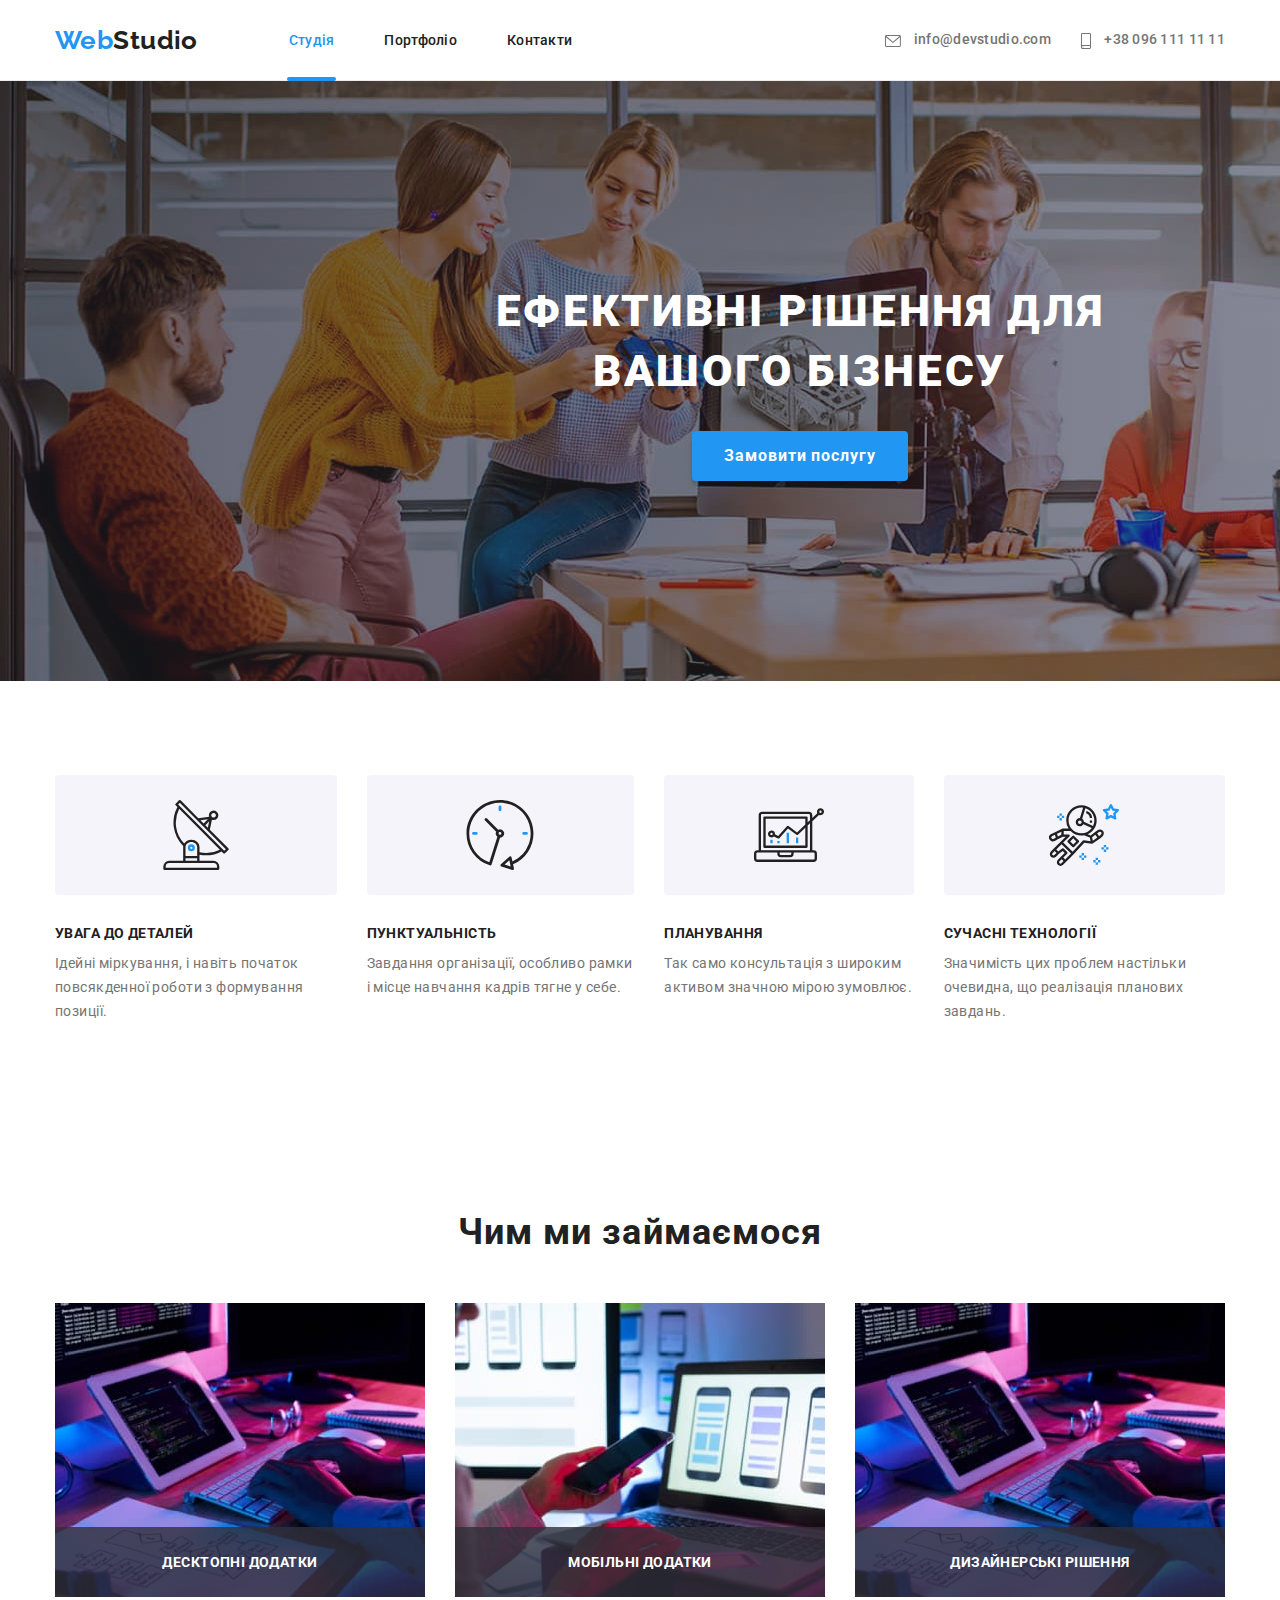
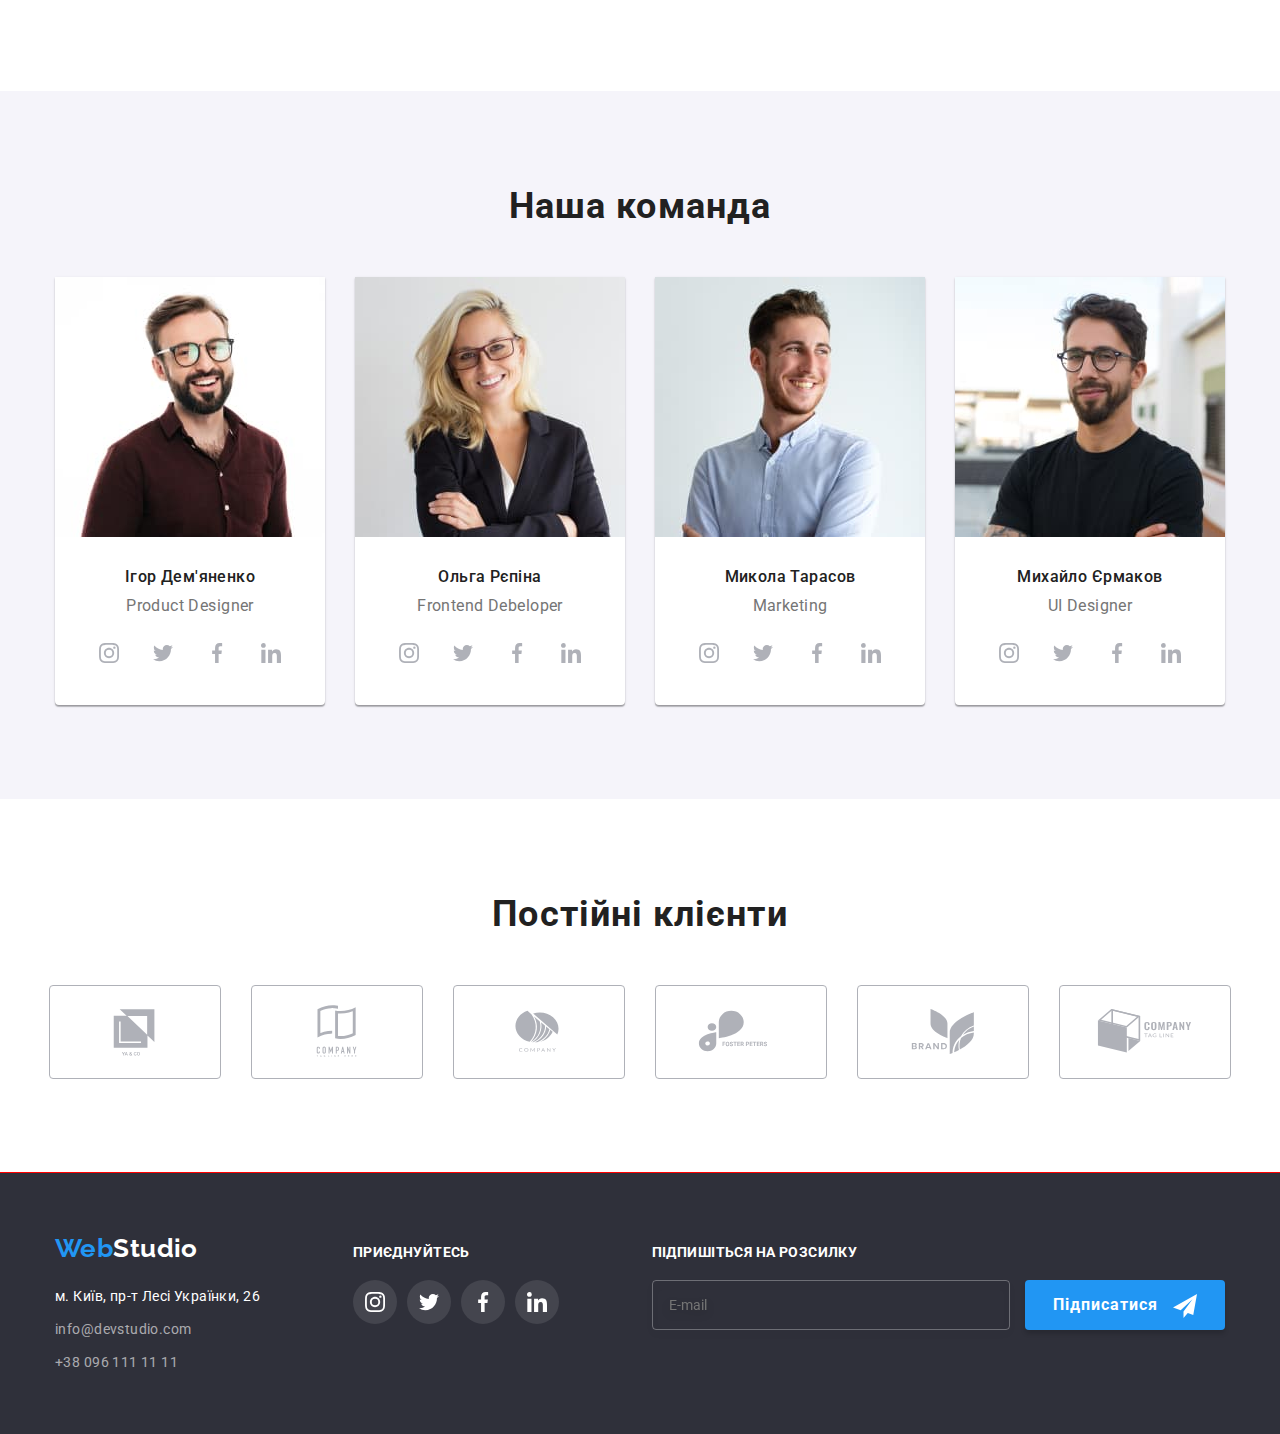
==== index.html @ 180427ed "HW#7 done" ====
<!DOCTYPE html>
<html lang="uk">
  <head>
    <meta charset="utf-8" />
    <meta http-equiv="x-ua-compatible" content="ie=edge" />
    <meta name="viewport" content="width=device-width, initial-scale=1.0" />
    <title>WebStudio</title>

    <link rel="preconnect" href="https://fonts.googleapis.com" />
    <link rel="preconnect" href="https://fonts.gstatic.com" crossorigin />
    <link
      href="https://fonts.googleapis.com/css2?family=Raleway:wght@700&family=Roboto:wght@400;500;700;900&display=swap"
      rel="stylesheet"
    />

    <link
      rel="stylesheet"
      href="https://cdnjs.cloudflare.com/ajax/libs/modern-normalize/1.1.0/modern-normalize.min.css"
    />
    <link rel="stylesheet" href="./css/main.min.css" />
  </head>
  <body class="page">
    <!-- header -->
    <header class="header">
      <div class="wrapper header__wrapper">
        <nav class="site-nav navigation__contacts">
          <div class="logo header__logo">
            <a class="logo__link" href="./index.html"
              >Web<span
                class="logo__accent-text logo__accent-text--header-colored"
                lang="en"
                >Studio</span
              ></a
            >
          </div>
          <ul class="site-nav__list">
            <li class="site-nav__item">
              <a class="site-nav__link site-nav--current" href="#">Студія</a>
            </li>
            <li class="site-nav__item">
              <a class="site-nav__link" href="./portfolio.html">Портфоліо</a>
            </li>
            <li class="site-nav__item">
              <a class="site-nav__link" href="">Контакти</a>
            </li>
          </ul>
        </nav>

        <div class="contacts">
          <ul class="contacts__list">
            <li class="contacts__item">
              <a
                class="contacts__link"
                href="mailto:info@devstudio.com"
                lang="en"
              >
                <svg
                  class="contacts__icon contacts__icon--right"
                  width="16"
                  height="12"
                >
                  <use href="./images/icons.svg#icon-envelope"></use>
                </svg>
                info@devstudio.com</a
              >
            </li>
            <li class="contacts__item">
              <a class="contacts__link" href="tel:+380961111111">
                <svg
                  class="contacts__icon contacts__icon--right"
                  width="10"
                  height="16"
                >
                  <use href="./images/icons.svg#icon-smartphone"></use>
                </svg>
                +38 096 111 11 11</a
              >
            </li>
          </ul>
        </div>
      </div>
    </header>

    <main>
      <!-- main section -->
      <section class="hero">
        <div class="wrapper">
          <h1 class="hero__title">Ефективні рішення для вашого бізнесу</h1>
          <button
            class="hero__button button-main"
            type="button"
            data-modal-open
          >
            Замовити послугу
          </button>
        </div>
      </section>

      <!-- features section -->
      <section class="features">
        <div class="wrapper">
          <h2 class="is-hidden">Особливості</h2>
          <ul class="features__list">
            <li class="features__item">
              <div class="features__thumb">
                <svg class="features__image" width="70" height="70">
                  <use href="./images/icons.svg#icon-antenna"></use>
                </svg>
              </div>
              <h3 class="features__caption">Увага до деталей</h3>
              <p class="features__text">
                Ідейні міркування, і навіть початок повсякденної роботи з
                формування позиції.
              </p>
            </li>
            <li class="features__item">
              <div class="features__thumb">
                <svg class="features__image" width="70" height="70">
                  <use href="./images/icons.svg#icon-clock"></use>
                </svg>
              </div>
              <h3 class="features__caption">Пунктуальність</h3>
              <p class="features__text">
                Завдання організації, особливо рамки і місце навчання кадрів
                тягне у себе.
              </p>
            </li>
            <li class="features__item">
              <div class="features__thumb">
                <svg class="features__image" width="70" height="70">
                  <use href="./images/icons.svg#icon-diagram"></use>
                </svg>
              </div>
              <h3 class="features__caption">Планування</h3>
              <p class="features__text">
                Так само консультація з широким активом значною мірою зумовлює.
              </p>
            </li>
            <li class="features__item">
              <div class="features__thumb">
                <svg class="features__image" width="70" height="70">
                  <use href="./images/icons.svg#icon-astronaut"></use>
                </svg>
              </div>
              <h3 class="features__caption">Сучасні технології</h3>
              <p class="features__text">
                Значимість цих проблем настільки очевидна, що реалізація
                планових завдань.
              </p>
            </li>
          </ul>
        </div>
      </section>

      <!-- activities section -->
      <section class="activities">
        <div class="wrapper">
          <h2 class="section-title">Чим ми займаємося</h2>
          <ul class="activities__list">
            <li class="activities__item">
              <img
                class="activities__image"
                src="./images/box1.jpg"
                alt="Робота з планшетом та ПК"
                width="370"
              />
              <div class="activities__thumb">
                <p class="activities__caption">Десктопні додатки</p>
              </div>
            </li>
            <li class="activities__item">
              <img
                class="activities__image"
                src="./images/box2.jpg"
                alt="Робота з мобільними додатками"
                width="370"
              />
              <div class="activities__thumb">
                <p class="activities__caption">Мобільні додатки</p>
              </div>
            </li>
            <li class="activities__item">
              <img
                class="activities__image"
                src="./images/box1.jpg"
                alt="Робота з палітрою"
                width="370"
              />
              <div class="activities__thumb">
                <p class="activities__caption">Дизайнерські рішення</p>
              </div>
            </li>
          </ul>
        </div>
      </section>

      <!-- team section -->
      <section class="team">
        <div class="wrapper">
          <h2 class="section-title">Наша команда</h2>
          <ul class="team__list">
            <li class="team__item">
              <img
                class="team__image"
                src="./images/teamcard1.jpg"
                alt="молодий чоловік з бородою, в окулярах та коричневій рубашці, чорнявий"
                width="270"
              />
              <div class="team__content-wrapper">
                <h3 class="team__member-name">Ігор Дем'яненко</h3>
                <p class="team__member-pos" lang="en">Product Designer</p>

                <div class="social-block">
                  <ul class="social-block__list">
                    <li class="social-block__item">
                      <a
                        href="#"
                        class="social-block__link social-block__link--theme-blue"
                      >
                        <svg class="social-block__icon" width="20" height="20">
                          <use href="./images/icons.svg#icon-instagram"></use>
                        </svg>
                      </a>
                    </li>
                    <li class="social-block__item">
                      <a
                        href="#"
                        class="social-block__link social-block__link--theme-blue"
                      >
                        <svg class="social-block__icon" width="20" height="20">
                          <use href="./images/icons.svg#icon-twitter"></use>
                        </svg>
                      </a>
                    </li>
                    <li class="social-block__item">
                      <a
                        href="#"
                        class="social-block__link social-block__link--theme-blue"
                      >
                        <svg class="social-block__icon" width="20" height="20">
                          <use href="./images/icons.svg#icon-facebook"></use>
                        </svg>
                      </a>
                    </li>
                    <li class="social-block__item">
                      <a
                        href="#"
                        class="social-block__link social-block__link--theme-blue"
                      >
                        <svg class="social-block__icon" width="20" height="20">
                          <use href="./images/icons.svg#icon-linkedin"></use>
                        </svg>
                      </a>
                    </li>
                  </ul>
                </div>
              </div>
            </li>

            <li class="team__item">
              <img
                class="team__image"
                src="./images/teamcard2.jpg"
                alt="жінка, білявка в окулярах та діловому костюмі"
                width="270"
              />
              <div class="team__content-wrapper">
                <h3 class="team__member-name">Ольга Рєпіна</h3>
                <p class="team__member-pos" lang="en">Frontend Debeloper</p>

                <div class="social-block">
                  <ul class="social-block__list">
                    <li class="social-block__item">
                      <a
                        href="#"
                        class="social-block__link social-block__link--theme-blue"
                      >
                        <svg class="social-block__icon" width="20" height="20">
                          <use href="./images/icons.svg#icon-instagram"></use>
                        </svg>
                      </a>
                    </li>
                    <li class="social-block__item">
                      <a
                        href="#"
                        class="social-block__link social-block__link--theme-blue"
                      >
                        <svg class="social-block__icon" width="20" height="20">
                          <use href="./images/icons.svg#icon-twitter"></use>
                        </svg>
                      </a>
                    </li>
                    <li class="social-block__item">
                      <a
                        href="#"
                        class="social-block__link social-block__link--theme-blue"
                      >
                        <svg class="social-block__icon" width="20" height="20">
                          <use href="./images/icons.svg#icon-facebook"></use>
                        </svg>
                      </a>
                    </li>
                    <li class="social-block__item">
                      <a
                        href="#"
                        class="social-block__link social-block__link--theme-blue"
                      >
                        <svg class="social-block__icon" width="20" height="20">
                          <use href="./images/icons.svg#icon-linkedin"></use>
                        </svg>
                      </a>
                    </li>
                  </ul>
                </div>
              </div>
            </li>

            <li class="team__item">
              <img
                class="team__image"
                src="./images/teamcard3.jpg"
                alt="молодий чоловік з бородою та в голубій сорочці, русий"
                width="270"
              />
              <div class="team__content-wrapper">
                <h3 class="team__member-name">Микола Тарасов</h3>
                <p class="team__member-pos" lang="en">Marketing</p>

                <div class="social-block">
                  <ul class="social-block__list">
                    <li class="social-block__item">
                      <a
                        href="#"
                        class="social-block__link social-block__link--theme-blue"
                      >
                        <svg class="social-block__icon" width="20" height="20">
                          <use href="./images/icons.svg#icon-instagram"></use>
                        </svg>
                      </a>
                    </li>
                    <li class="social-block__item">
                      <a
                        href="#"
                        class="social-block__link social-block__link--theme-blue"
                      >
                        <svg class="social-block__icon" width="20" height="20">
                          <use href="./images/icons.svg#icon-twitter"></use>
                        </svg>
                      </a>
                    </li>
                    <li class="social-block__item">
                      <a
                        href="#"
                        class="social-block__link social-block__link--theme-blue"
                      >
                        <svg class="social-block__icon" width="20" height="20">
                          <use href="./images/icons.svg#icon-facebook"></use>
                        </svg>
                      </a>
                    </li>
                    <li class="social-block__item">
                      <a
                        href="#"
                        class="social-block__link social-block__link--theme-blue"
                      >
                        <svg class="social-block__icon" width="20" height="20">
                          <use href="./images/icons.svg#icon-linkedin"></use>
                        </svg>
                      </a>
                    </li>
                  </ul>
                </div>
              </div>
            </li>

            <li class="team__item">
              <img
                class="team__image"
                src="./images/teamcard4.jpg"
                alt="молодий чоловік з бородою, в окулярах та в чорній сорочці, чорнявий"
                width="270"
              />
              <div class="team__content-wrapper">
                <h3 class="team__member-name">Михайло Єрмаков</h3>
                <p class="team__member-pos" lang="en">UI Designer</p>

                <div class="social-block">
                  <ul class="social-block__list">
                    <li class="social-block__item">
                      <a
                        href="#"
                        class="social-block__link social-block__link--theme-blue"
                      >
                        <svg class="social-block__icon" width="20" height="20">
                          <use href="./images/icons.svg#icon-instagram"></use>
                        </svg>
                      </a>
                    </li>
                    <li class="social-block__item">
                      <a
                        href="#"
                        class="social-block__link social-block__link--theme-blue"
                      >
                        <svg class="social-block__icon" width="20" height="20">
                          <use href="./images/icons.svg#icon-twitter"></use>
                        </svg>
                      </a>
                    </li>
                    <li class="social-block__item">
                      <a
                        href="#"
                        class="social-block__link social-block__link--theme-blue"
                      >
                        <svg class="social-block__icon" width="20" height="20">
                          <use href="./images/icons.svg#icon-facebook"></use>
                        </svg>
                      </a>
                    </li>
                    <li class="social-block__item">
                      <a
                        href="#"
                        class="social-block__link social-block__link--theme-blue"
                      >
                        <svg class="social-block__icon" width="20" height="20">
                          <use href="./images/icons.svg#icon-linkedin"></use>
                        </svg>
                      </a>
                    </li>
                  </ul>
                </div>
              </div>
            </li>
          </ul>
        </div>
      </section>

      <!-- clients section -->
      <section class="clients">
        <div class="wrapper">
          <h2 class="section-title">Постійні клієнти</h2>
          <ul class="clients__list">
            <li class="clients__item">
              <a href="#" class="clients__link">
                <svg class="clients__icon" width="106" height="60">
                  <use href="./images/icons.svg#icon-client-1"></use>
                </svg>
              </a>
            </li>
            <li class="clients__item">
              <a href="#" class="clients__link">
                <svg class="clients__icon" width="106" height="60">
                  <use href="./images/icons.svg#icon-client-2"></use>
                </svg>
              </a>
            </li>
            <li class="clients__item">
              <a href="#" class="clients__link">
                <svg class="clients__icon" width="106" height="60">
                  <use href="./images/icons.svg#icon-client-3"></use>
                </svg>
              </a>
            </li>
            <li class="clients__item">
              <a href="#" class="clients__link">
                <svg class="clients__icon" width="106" height="60">
                  <use href="./images/icons.svg#icon-client-4"></use>
                </svg>
              </a>
            </li>
            <li class="clients__item">
              <a href="#" class="clients__link">
                <svg class="clients__icon" width="106" height="60">
                  <use href="./images/icons.svg#icon-client-5"></use>
                </svg>
              </a>
            </li>
            <li class="clients__item">
              <a href="#" class="clients__link">
                <svg class="clients__icon" width="106" height="60">
                  <use href="./images/icons.svg#icon-client-6"></use>
                </svg>
              </a>
            </li>
          </ul>
        </div>
      </section>
    </main>

    <footer class="footer">
      <div class="wrapper wrapper--flex footer__wrapper">
        <div>
          <div class="logo">
            <a class="logo__link" href="./index.html"
              >Web<span
                class="logo__accent-text logo__accent-text--light"
                lang="en"
                >Studio</span
              ></a
            >
          </div>

          <address class="address-block">
            <ul class="address-block__list">
              <li class="address-block__item">
                <a
                  class="address-block__link address-block__link--colored"
                  href="https://www.google.com/maps/d/embed?mid=10uSM3H-mIU3GznYo2szRIEphczw&hl=en_US&ehbc=2E312F"
                  target="_blank"
                  >м. Київ, пр-т Лесі Українки, 26</a
                >
              </li>
              <li class="address-block__item">
                <a
                  class="address-block__link"
                  href="mailto:info@devstudio.com"
                  lang="en"
                  >info@devstudio.com</a
                >
              </li>
              <li class="address-block__item">
                <a class="address-block__link" href="tel:+380961111111"
                  >+38 096 111 11 11</a
                >
              </li>
            </ul>
          </address>
        </div>
        <div>
          <h3 class="additional-title">Приєднуйтесь</h3>
          <div class="social-block additional-title__social-block">
            <ul class="social-block__list">
              <li class="social-block__item">
                <a
                  href="#"
                  class="social-block__link social-block__link--theme-grey"
                >
                  <svg class="social-block__icon" width="20" height="20">
                    <use href="./images/icons.svg#icon-instagram"></use>
                  </svg>
                </a>
              </li>
              <li class="social-block__item">
                <a
                  href="#"
                  class="social-block__link social-block__link--theme-grey"
                >
                  <svg class="social-block__icon" width="20" height="20">
                    <use href="./images/icons.svg#icon-twitter"></use>
                  </svg>
                </a>
              </li>
              <li class="social-block__item">
                <a
                  href="#"
                  class="social-block__link social-block__link--theme-grey"
                >
                  <svg class="social-block__icon" width="20" height="20">
                    <use href="./images/icons.svg#icon-facebook"></use>
                  </svg>
                </a>
              </li>
              <li class="social-block__item">
                <a
                  href="#"
                  class="social-block__link social-block__link--theme-grey"
                >
                  <svg class="social-block__icon" width="20" height="20">
                    <use href="./images/icons.svg#icon-linkedin"></use>
                  </svg>
                </a>
              </li>
            </ul>
          </div>
        </div>

        <div>
          <h3 class="additional-title">Підпишіться на розсилку</h3>
          <form
            class="form-subscription additional-title__form-subscription"
            action=""
          >
            <label class="form-subscription__label is-hidden">Email</label>
            <input
              class="form_subscription__input"
              type="text"
              placeholder="E-mail"
            />
            <button class="form-subscription__button" type="submit">
              Підписатися
              <svg
                class="form-subscription__button-icon-send"
                width="24"
                height="24"
              >
                <use href="./images/icons.svg#icon-send"></use>
              </svg>
            </button>
          </form>
        </div>
      </div>
    </footer>

    <!-- overlay + modal -->
    <div class="backdrop backdrop--hidden" data-modal>
      <div class="modal">
        <button class="modal__button-close" type="button" data-modal-close>
          <svg class="modal__icon-close-btn" width="11" height="11">
            <use href="./images/icons.svg#icon-close-btn"></use>
          </svg>
        </button>

        <form class="modal-form" action="#">
          <h2 class="modal-form__title">
            Залиште свої дані, ми вам передзвонимо
          </h2>

          <div class="modal-form__field">
            <label class="modal-form__label" for="name">Ім'я</label>
            <div class="modal-form__icon-wrapper">
              <input
                class="modal-form__input"
                type="text"
                name="name"
                id="name"
              />
              <svg class="modal-form__icon" width="18" height="18">
                <use href="./images/icons.svg#icon-person"></use>
              </svg>
            </div>
          </div>

          <div class="modal-form__field">
            <label class="modal-form__label" for="phone">Телефон</label>
            <div class="modal-form__icon-wrapper">
              <input
                class="modal-form__input"
                type="tel"
                name="phone"
                id="phone"
              />
              <svg class="modal-form__icon" width="18" height="18">
                <use href="./images/icons.svg#icon-phone"></use>
              </svg>
            </div>
          </div>

          <div class="modal-form__field">
            <label class="modal-form__label" for="email">Пошта</label>
            <div class="modal-form__icon-wrapper">
              <input
                class="modal-form__input"
                type="email"
                name="email"
                id="email"
              />
              <svg class="modal-form__icon" width="18" height="18">
                <use href="./images/icons.svg#icon-email"></use>
              </svg>
            </div>
          </div>

          <div class="modal-form__textarea-field">
            <label class="modal-form__label" for="comment">Коментар</label>
            <textarea
              class="modal-form__textarea"
              name="comment"
              id="comment"
              cols="30"
              rows="10"
              placeholder="Введіть текст"
            ></textarea>
          </div>

          <div class="modal-form__checkbox-field">
            <label for="checkbox" for="checkbox">
              <input
                class="modal-form__input-checkbox is-hidden"
                type="checkbox"
                name="checkbox"
                id="checkbox"
              />
              <span class="ex-checkbox">
                <svg class="ex-checkbox__icon-check" width="14" height="10">
                  <use href="./images/icons.svg#icon-check"></use>
                </svg>
              </span>
              Погоджуюся з розсилкою та приймаю
              <a href="">Умови договору</a></label
            >
          </div>
          <button class="modal-form__button" type="submit">Відправити</button>
        </form>
      </div>
    </div>

    <script src="./js/modal.js"></script>
  </body>
</html>
---- css/main.min.css ----
.is-hidden{position:absolute;width:1px;height:1px;padding:0;margin:-1px;overflow:hidden;clip:rect(0 0 0 0);-webkit-clip-path:inset(50%);clip-path:inset(50%);white-space:nowrap;border:0}body{font-family:Roboto,sans-serif;font-size:14px;font-style:normal;font-weight:400;color:#757575;letter-spacing:.03em}h1,h2,h3,h4,p{margin-block:0}ul{padding-inline:0;margin-block:0;list-style:none}li{line-height:0}a{color:#2196f3;text-decoration:none}section{padding-block:94px}.address-block__item{margin-top:9px}.address-block__item:first-child{margin-top:20px}.address-block__link{font-size:14px;font-style:normal;font-weight:400;line-height:1.7142857143;color:rgba(255,255,255,.6);letter-spacing:.03em}.address-block__link--colored{color:#fff}.buttons-list__button,.button-main,.modal-form__button,.form-subscription__button{font-family:Roboto,sans-serif;font-size:16px;cursor:pointer;border:none;border-radius:4px}.button-main,.modal-form__button,.form-subscription__button{width:216px;height:50px;padding-block:10px;font-weight:700;line-height:1.875;color:#fff;letter-spacing:.06em;background-color:#2196f3;-webkit-box-shadow:0 4px 4px rgba(0,0,0,.15);box-shadow:0 4px 4px rgba(0,0,0,.15);-webkit-transition:background-color 250ms cubic-bezier(0.4, 0, 0.2, 1),-webkit-box-shadow 250ms cubic-bezier(0.4, 0, 0.2, 1);transition:background-color 250ms cubic-bezier(0.4, 0, 0.2, 1),-webkit-box-shadow 250ms cubic-bezier(0.4, 0, 0.2, 1);transition:background-color 250ms cubic-bezier(0.4, 0, 0.2, 1),box-shadow 250ms cubic-bezier(0.4, 0, 0.2, 1);transition:background-color 250ms cubic-bezier(0.4, 0, 0.2, 1),box-shadow 250ms cubic-bezier(0.4, 0, 0.2, 1),-webkit-box-shadow 250ms cubic-bezier(0.4, 0, 0.2, 1)}.button-main:hover,.modal-form__button:hover,.form-subscription__button:hover,.button-main:focus,.modal-form__button:focus,.form-subscription__button:focus{background-color:#188ce8;outline:none}.form-subscription__button{width:200px}.form-subscription__button-icon-send{margin-left:10px;vertical-align:middle}.modal-form__button{display:block;width:200px;margin-inline:auto}.buttons-list{display:-webkit-box;display:-ms-flexbox;display:flex;-webkit-box-pack:center;-ms-flex-pack:center;justify-content:center;gap:8px}.buttons-list__button{height:38px;padding:6px 22px;font-weight:500;line-height:1.625;text-align:center;background-color:#f5f4fa;-webkit-transition:color 250ms cubic-bezier(0.4, 0, 0.2, 1),background-color 250ms cubic-bezier(0.4, 0, 0.2, 1),-webkit-box-shadow 250ms cubic-bezier(0.4, 0, 0.2, 1);transition:color 250ms cubic-bezier(0.4, 0, 0.2, 1),background-color 250ms cubic-bezier(0.4, 0, 0.2, 1),-webkit-box-shadow 250ms cubic-bezier(0.4, 0, 0.2, 1);transition:color 250ms cubic-bezier(0.4, 0, 0.2, 1),background-color 250ms cubic-bezier(0.4, 0, 0.2, 1),box-shadow 250ms cubic-bezier(0.4, 0, 0.2, 1);transition:color 250ms cubic-bezier(0.4, 0, 0.2, 1),background-color 250ms cubic-bezier(0.4, 0, 0.2, 1),box-shadow 250ms cubic-bezier(0.4, 0, 0.2, 1),-webkit-box-shadow 250ms cubic-bezier(0.4, 0, 0.2, 1)}.buttons-list__button:hover,.buttons-list__button:focus{color:#fff;background-color:#2196f3;outline:none;-webkit-box-shadow:0 3px 1px rgba(0,0,0,.1),0 1px 2px rgba(0,0,0,.08),0 2px 2px rgba(0,0,0,.12);box-shadow:0 3px 1px rgba(0,0,0,.1),0 1px 2px rgba(0,0,0,.08),0 2px 2px rgba(0,0,0,.12)}.contacts__list{display:-webkit-box;display:-ms-flexbox;display:flex;gap:30px}.contacts__item{font-size:14px;font-weight:500;line-height:1.1428571429;letter-spacing:.02em}.contacts__link{color:#757575;-webkit-transition:color 250ms cubic-bezier(0.4, 0, 0.2, 1);transition:color 250ms cubic-bezier(0.4, 0, 0.2, 1)}.contacts__link:hover,.contacts__link:focus{color:#2196f3;outline:none}.contacts__icon{vertical-align:middle;fill:currentcolor}.contacts__icon--right{margin-right:10px}.logo{display:-webkit-box;display:-ms-flexbox;display:flex;-webkit-box-align:center;-ms-flex-align:center;align-items:center}.logo__link{display:block;font-family:Raleway,sans-serif;font-size:26px;font-weight:700;line-height:1.1923076923;color:#2196f3}.logo__accent-text{color:#212121}.logo__accent-text--light{color:#fff}.backdrop{position:fixed;top:0;left:0;width:100%;height:100%;background-color:rgba(0,0,0,.2);-webkit-transition:opacity 500ms cubic-bezier(0.4, 0, 0.2, 1),-webkit-transform 500ms cubic-bezier(0.4, 0, 0.2, 1);transition:opacity 500ms cubic-bezier(0.4, 0, 0.2, 1),-webkit-transform 500ms cubic-bezier(0.4, 0, 0.2, 1);transition:opacity 500ms cubic-bezier(0.4, 0, 0.2, 1),transform 500ms cubic-bezier(0.4, 0, 0.2, 1);transition:opacity 500ms cubic-bezier(0.4, 0, 0.2, 1),transform 500ms cubic-bezier(0.4, 0, 0.2, 1),-webkit-transform 500ms cubic-bezier(0.4, 0, 0.2, 1);-webkit-transform:scale(1);transform:scale(1)}.backdrop--hidden{pointer-events:none;opacity:0;-webkit-transform:scale(1.1);transform:scale(1.1)}.modal{position:absolute;top:50%;left:50%;min-width:528px;min-height:581px;padding:40px;background-color:#fff;border-radius:4px;-webkit-box-shadow:0 1px 3px rgba(0,0,0,.12),0 1px 1px rgba(0,0,0,.14),0 2px 1px rgba(0,0,0,.2);box-shadow:0 1px 3px rgba(0,0,0,.12),0 1px 1px rgba(0,0,0,.14),0 2px 1px rgba(0,0,0,.2);-webkit-transform:translate(-50%, -50%);transform:translate(-50%, -50%)}.modal__button-close{position:absolute;top:8px;right:8px;display:-webkit-box;display:-ms-flexbox;display:flex;-webkit-box-align:center;-ms-flex-align:center;align-items:center;-webkit-box-pack:center;-ms-flex-pack:center;justify-content:center;width:30px;height:30px;cursor:pointer;background-color:#fff;border:1px solid rgba(0,0,0,.1);border-radius:50%}.modal__button-close:hover .modal__icon-close-btn,.modal__button-close:focus .modal__icon-close-btn{fill:#2196f3}.modal__icon-close-btn{fill:#212121;-webkit-transition:fill 250ms cubic-bezier(0.4, 0, 0.2, 1);transition:fill 250ms cubic-bezier(0.4, 0, 0.2, 1)}.modal-form__title{margin-bottom:12px;font-size:20px;font-weight:700;line-height:1.15;color:#212121;text-align:center}.modal-form__field{margin-bottom:10px}.modal-form__textarea-field{margin-bottom:20px}.modal-form__label{display:block;margin-bottom:4px;font-size:12px;line-height:1.1666666667;color:#757575;letter-spacing:.01em}.modal-form__icon-wrapper{position:relative;-webkit-transition:fill 250ms cubic-bezier(0.4, 0, 0.2, 1);transition:fill 250ms cubic-bezier(0.4, 0, 0.2, 1)}.modal-form__icon{position:absolute;top:50%;left:12px;-webkit-transform:translateY(-50%);transform:translateY(-50%)}.modal-form__input+.modal-form__icon{-webkit-transition:border-color 250ms cubic-bezier(0.4, 0, 0.2, 1);transition:border-color 250ms cubic-bezier(0.4, 0, 0.2, 1)}.modal-form__input:hover+.modal-form__icon{fill:#2196f3}.modal-form__input,.modal-form__textarea{width:100%;height:40px;padding-left:30px;cursor:pointer;border:1px solid rgba(33,33,33,.2);border-radius:4px;-webkit-transition:border-color 250ms cubic-bezier(0.4, 0, 0.2, 1);transition:border-color 250ms cubic-bezier(0.4, 0, 0.2, 1)}.modal-form__input:focus,.modal-form__textarea:focus{cursor:auto}.modal-form__input:hover,.modal-form__input:focus,.modal-form__textarea:hover,.modal-form__textarea:focus{border-color:#2196f3;outline:none}.modal-form__textarea{display:block;height:120px;padding:12px 16px;resize:none}.modal-form__textarea::-webkit-input-placeholder{font-size:12px;line-height:1.1666666667;color:rgba(117,117,117,.5);letter-spacing:.01em}.modal-form__textarea::-moz-placeholder{font-size:12px;line-height:1.1666666667;color:rgba(117,117,117,.5);letter-spacing:.01em}.modal-form__textarea:-ms-input-placeholder{font-size:12px;line-height:1.1666666667;color:rgba(117,117,117,.5);letter-spacing:.01em}.modal-form__textarea::-ms-input-placeholder{font-size:12px;line-height:1.1666666667;color:rgba(117,117,117,.5);letter-spacing:.01em}.modal-form__textarea::placeholder{font-size:12px;line-height:1.1666666667;color:rgba(117,117,117,.5);letter-spacing:.01em}.modal-form__checkbox-field{margin-bottom:30px;text-align:center}.site-nav{display:-webkit-box;display:-ms-flexbox;display:flex}.site-nav__list{display:-webkit-box;display:-ms-flexbox;display:flex;gap:50px}.site-nav__item{font-weight:500;line-height:1.1428571429;letter-spacing:.02em}.site-nav__link{display:block;padding-block:32px;color:#212121;-webkit-transition:color .25s cubic-bezier(0.4, 0, 0.2, 1);transition:color .25s cubic-bezier(0.4, 0, 0.2, 1)}.site-nav__link:hover,.site-nav__link:focus{color:#2196f3;outline:none}.site-nav--current{position:relative;color:#2196f3}.site-nav--current::after{position:absolute;bottom:-1px;left:-3.75%;display:block;width:107.5%;height:4px;content:"";background-color:#2196f3;border-radius:2px}.social-block__list{display:-webkit-box;display:-ms-flexbox;display:flex;gap:10px}.social-block__link{display:-webkit-box;display:-ms-flexbox;display:flex;-webkit-box-align:center;-ms-flex-align:center;align-items:center;-webkit-box-pack:center;-ms-flex-pack:center;justify-content:center;width:44px;height:44px;border-radius:50%;-webkit-transition:color 250ms cubic-bezier(0.4, 0, 0.2, 1),background-color 250ms cubic-bezier(0.4, 0, 0.2, 1);transition:color 250ms cubic-bezier(0.4, 0, 0.2, 1),background-color 250ms cubic-bezier(0.4, 0, 0.2, 1)}.social-block__link:hover,.social-block__link:focus{background-color:#2196f3;outline:none;fill:#fff}.social-block__link--theme-blue{fill:#afb1b8}.social-block__link--theme-grey{fill:#fff;background-color:rgba(255,255,255,.1)}.section-title{margin-bottom:50px;font-size:36px;font-weight:700;line-height:1.1666666667;color:#212121;text-align:center;letter-spacing:.03em}.additional-title,.activities__caption{font-size:14px;font-weight:700;line-height:1.1428571429;color:#fff;text-transform:uppercase;letter-spacing:.03em}.activities__caption{text-align:center}.form_subscription__input{width:358px;height:50px;padding:15px 16px;margin-right:12px;color:#fff;cursor:pointer;background-color:inherit;-webkit-filter:drop-shadow(0 4px 4px rgba(0, 0, 0, 0.15));filter:drop-shadow(0 4px 4px rgba(0, 0, 0, 0.15));border:1px solid rgba(255,255,255,.3);border-radius:4px}.form_subscription__input:focus{cursor:auto}.form_subscription__input:hover,.form_subscription__input:focus{border-color:#fff;outline:none}.modal-form__input-checkbox{position:absolute;outline:none}.modal-form__input-checkbox:checked+.ex-checkbox{background-color:#2196f3;border-color:rgba(0,0,0,0)}.modal-form__input-checkbox:checked+.ex-checkbox .ex-checkbox__icon-check{fill:#fff}.ex-checkbox{display:-webkit-inline-box;display:-ms-inline-flexbox;display:inline-flex;-ms-flex-item-align:center;align-self:center;width:16px;height:15px;margin-right:7px;background-color:inherit;border:1.8px #212121 solid;border-radius:1.7px;-webkit-transition:border-color 250ms cubic-bezier(0.4, 0, 0.2, 1),background-color 250ms cubic-bezier(0.4, 0, 0.2, 1);transition:border-color 250ms cubic-bezier(0.4, 0, 0.2, 1),background-color 250ms cubic-bezier(0.4, 0, 0.2, 1)}.ex-checkbox__icon-check{-ms-flex-item-align:center;align-self:center;margin-inline:auto;fill:rgba(0,0,0,0);-webkit-transition:fill 250ms cubic-bezier(0.4, 0, 0.2, 1) 200ms;transition:fill 250ms cubic-bezier(0.4, 0, 0.2, 1) 200ms}.wrapper{max-width:1200px;padding-inline:15px;margin:0 auto}.wrapper--flex{display:-webkit-box;display:-ms-flexbox;display:flex}.header{border-bottom:1px solid #ececec}.header__wrapper{display:-webkit-box;display:-ms-flexbox;display:flex;-webkit-box-pack:justify;-ms-flex-pack:justify;justify-content:space-between;-webkit-box-align:center;-ms-flex-align:center;align-items:center}.header__logo{min-height:80px;margin-right:91px}.hero{text-align:center;width:1600px;padding-top:200px;padding-bottom:200px;margin:0 auto;background:-webkit-gradient(linear, left top, right top, from(rgba(47, 48, 58, 0.4)), to(rgba(196, 196, 196, 0.1))),url("../images/Img-bg.jpg");background:linear-gradient(to right, rgba(47, 48, 58, 0.4), rgba(196, 196, 196, 0.1)),url("../images/Img-bg.jpg");background-repeat:no-repeat}.hero__title{max-width:696px;margin-inline:auto;font-size:44px;font-weight:900;line-height:1.3636363636;color:#fff;text-align:center;text-transform:uppercase;letter-spacing:.06em}.hero__button{margin-top:30px}.features__thumb{display:-webkit-box;display:-ms-flexbox;display:flex;height:120px;background-color:#f4f4fa;-webkit-box-pack:center;-ms-flex-pack:center;justify-content:center;-webkit-box-align:center;-ms-flex-align:center;align-items:center;border-radius:4px}.features__list{display:-webkit-box;display:-ms-flexbox;display:flex;gap:30px}.features__caption{margin-top:30px;margin-bottom:10px;font-size:14px;font-weight:700;line-height:16px;color:#212121;text-transform:uppercase}.features__text{margin-block:0;line-height:1.7142857143;color:#757575}.activities__list{display:-webkit-box;display:-ms-flexbox;display:flex;gap:30px}.activities__item{position:relative}.activities__thumb{position:absolute;bottom:0;left:0;width:100%;padding-block:27px;background-color:rgba(47,48,58,.8)}.team{background-color:#f5f4fa}.team__list{display:-webkit-box;display:-ms-flexbox;display:flex;gap:30px}.team__item{width:270px;line-height:0;background:#fff;border-radius:0px 0px 4px 4px;-webkit-box-shadow:rgba(0,0,0,.12) 0px 1px 3px,rgba(0,0,0,.14) 0px 1px 1px,rgba(0,0,0,.2) 0px 2px 1px;box-shadow:rgba(0,0,0,.12) 0px 1px 3px,rgba(0,0,0,.14) 0px 1px 1px,rgba(0,0,0,.2) 0px 2px 1px}.team__content-wrapper{padding:30px 32px}.team__member-name{margin-bottom:10px;font-size:16px;font-weight:500;line-height:1.1875;color:#212121;text-align:center}.team__member-pos{margin-top:0;margin-bottom:16px;font-size:16px;line-height:1.1875;text-align:center}.clients__list{display:-webkit-box;display:-ms-flexbox;display:flex;gap:30px;-webkit-box-pack:center;-ms-flex-pack:center;justify-content:center}.clients__link{display:-webkit-box;display:-ms-flexbox;display:flex;padding:16px 32px;border:1px solid #afb1b8;border-radius:4px;fill:#afb1b8;-webkit-transition:border-color 250ms cubic-bezier(0.4, 0, 0.2, 1),fill 250ms cubic-bezier(0.4, 0, 0.2, 1);transition:border-color 250ms cubic-bezier(0.4, 0, 0.2, 1),fill 250ms cubic-bezier(0.4, 0, 0.2, 1)}.clients__link:hover,.clients__link:focus{border-color:#2196f3;outline:none;fill:#2196f3}.buttons-list__card-set{margin-bottom:50px}.card-set{display:-webkit-box;display:-ms-flexbox;display:flex;-ms-flex-wrap:wrap;flex-wrap:wrap;gap:30px}.card-set__description{margin-block:0;font-size:18px;line-height:1.5555555556;color:#fff}.card-set__border{padding:20px 24px;border:1px solid #eee;border-top:none}.card-set__thumb{position:relative;overflow:hidden}.card-set__title{margin-top:0;margin-bottom:0;font-size:18px;font-weight:700;line-height:2;color:#212121;letter-spacing:.06em}.card-set__text{margin-top:4px;margin-bottom:0;font-size:16px;line-height:1.875;color:#757575}.card-set__link{display:block;-webkit-transition:-webkit-box-shadow 250ms cubic-bezier(0.4, 0, 0.2, 1);transition:-webkit-box-shadow 250ms cubic-bezier(0.4, 0, 0.2, 1);transition:box-shadow 250ms cubic-bezier(0.4, 0, 0.2, 1);transition:box-shadow 250ms cubic-bezier(0.4, 0, 0.2, 1), -webkit-box-shadow 250ms cubic-bezier(0.4, 0, 0.2, 1)}.card-set__link:hover,.card-set__link:focus{outline:none;-webkit-box-shadow:0 1px 1px rgba(0,0,0,.12),0 4px 4px rgba(0,0,0,.06),1px 4px 6px rgba(0,0,0,.16);box-shadow:0 1px 1px rgba(0,0,0,.12),0 4px 4px rgba(0,0,0,.06),1px 4px 6px rgba(0,0,0,.16)}.card-set__link:hover .card-set__overlay,.card-set__link:focus .card-set__overlay{-webkit-transform:translateY(-100%);transform:translateY(-100%)}.card-set__overlay{position:absolute;width:370px;min-height:294px;padding:63px 24px;background-color:rgba(33,150,243,.9);-webkit-transition:-webkit-transform 250ms;transition:-webkit-transform 250ms;transition:transform 250ms;transition:transform 250ms, -webkit-transform 250ms}.footer{padding-block:60px;background-color:#2f303a;outline:1px solid red}.footer__wrapper{-webkit-box-pack:justify;-ms-flex-pack:justify;justify-content:space-between;-webkit-box-align:baseline;-ms-flex-align:baseline;align-items:baseline}.additional-title__social-block,.additional-title__form-subscription{margin-top:20px}/*# sourceMappingURL=main.min.css.map */
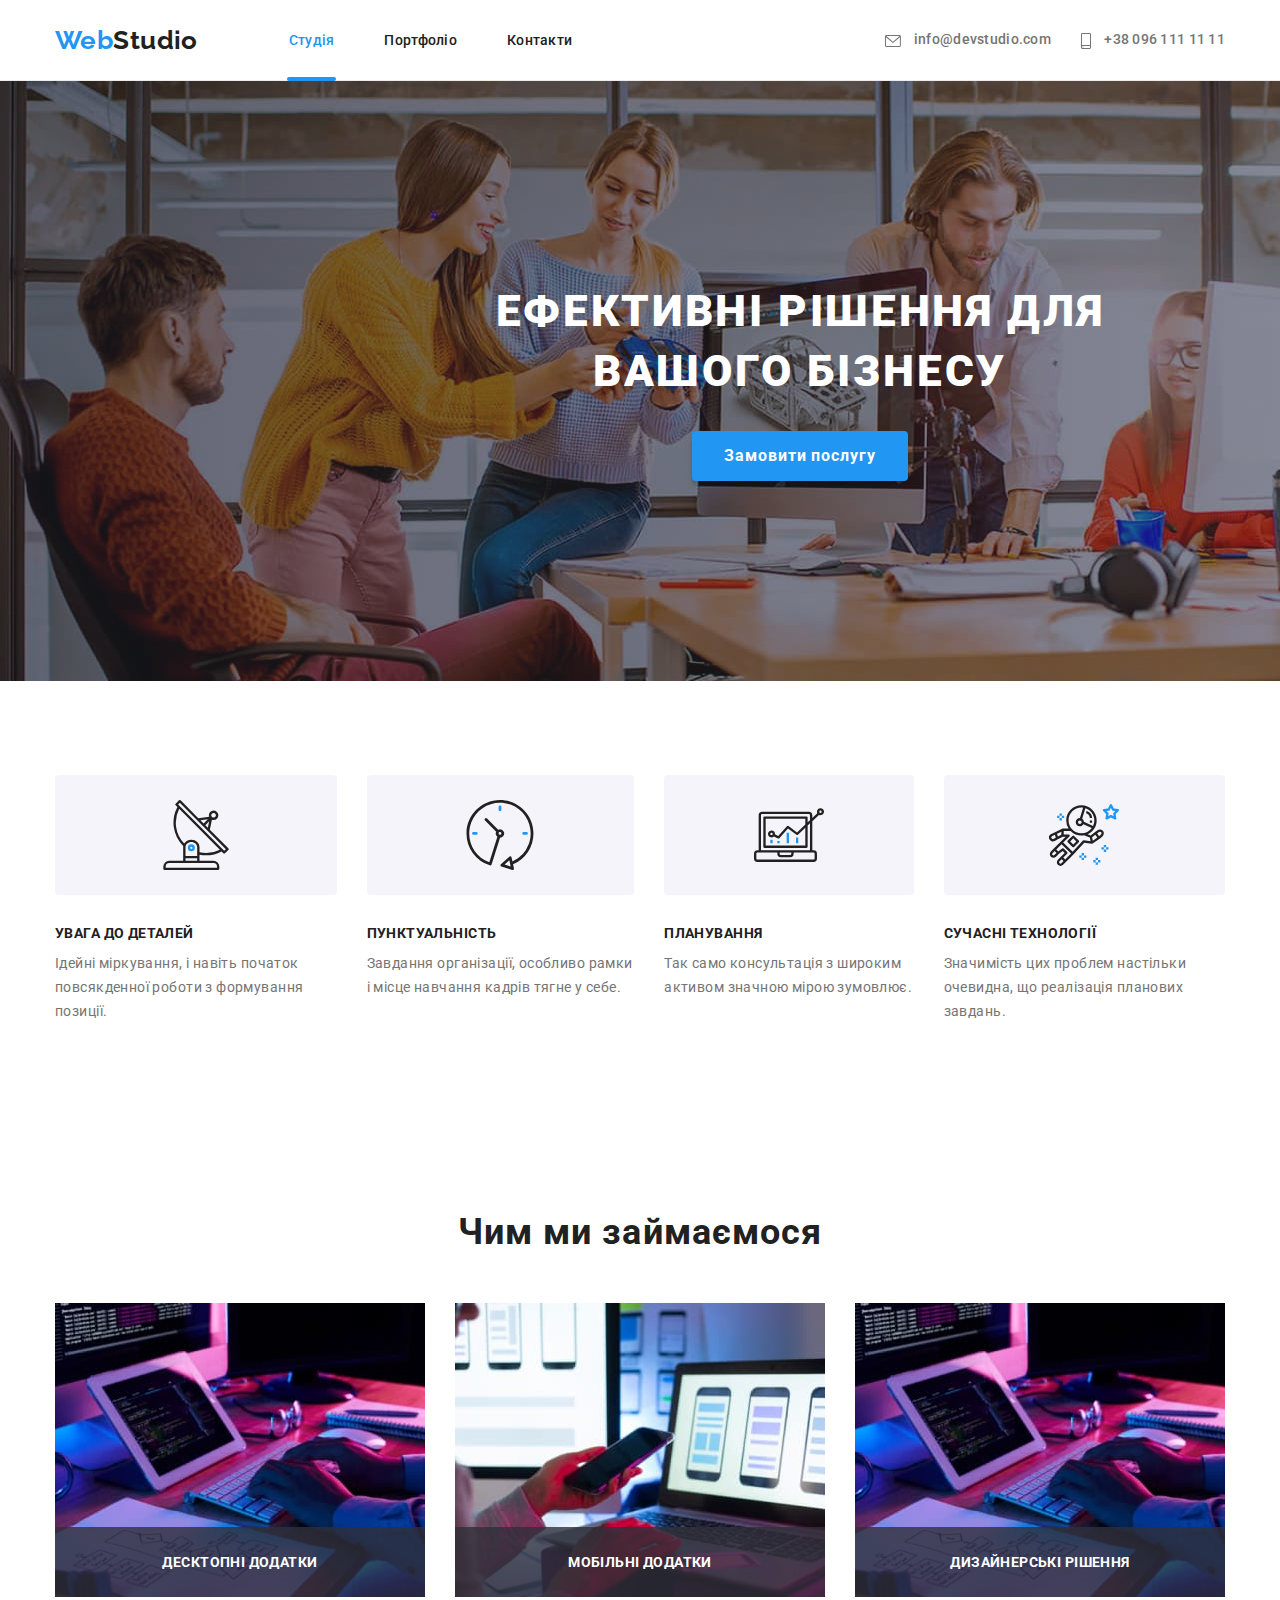
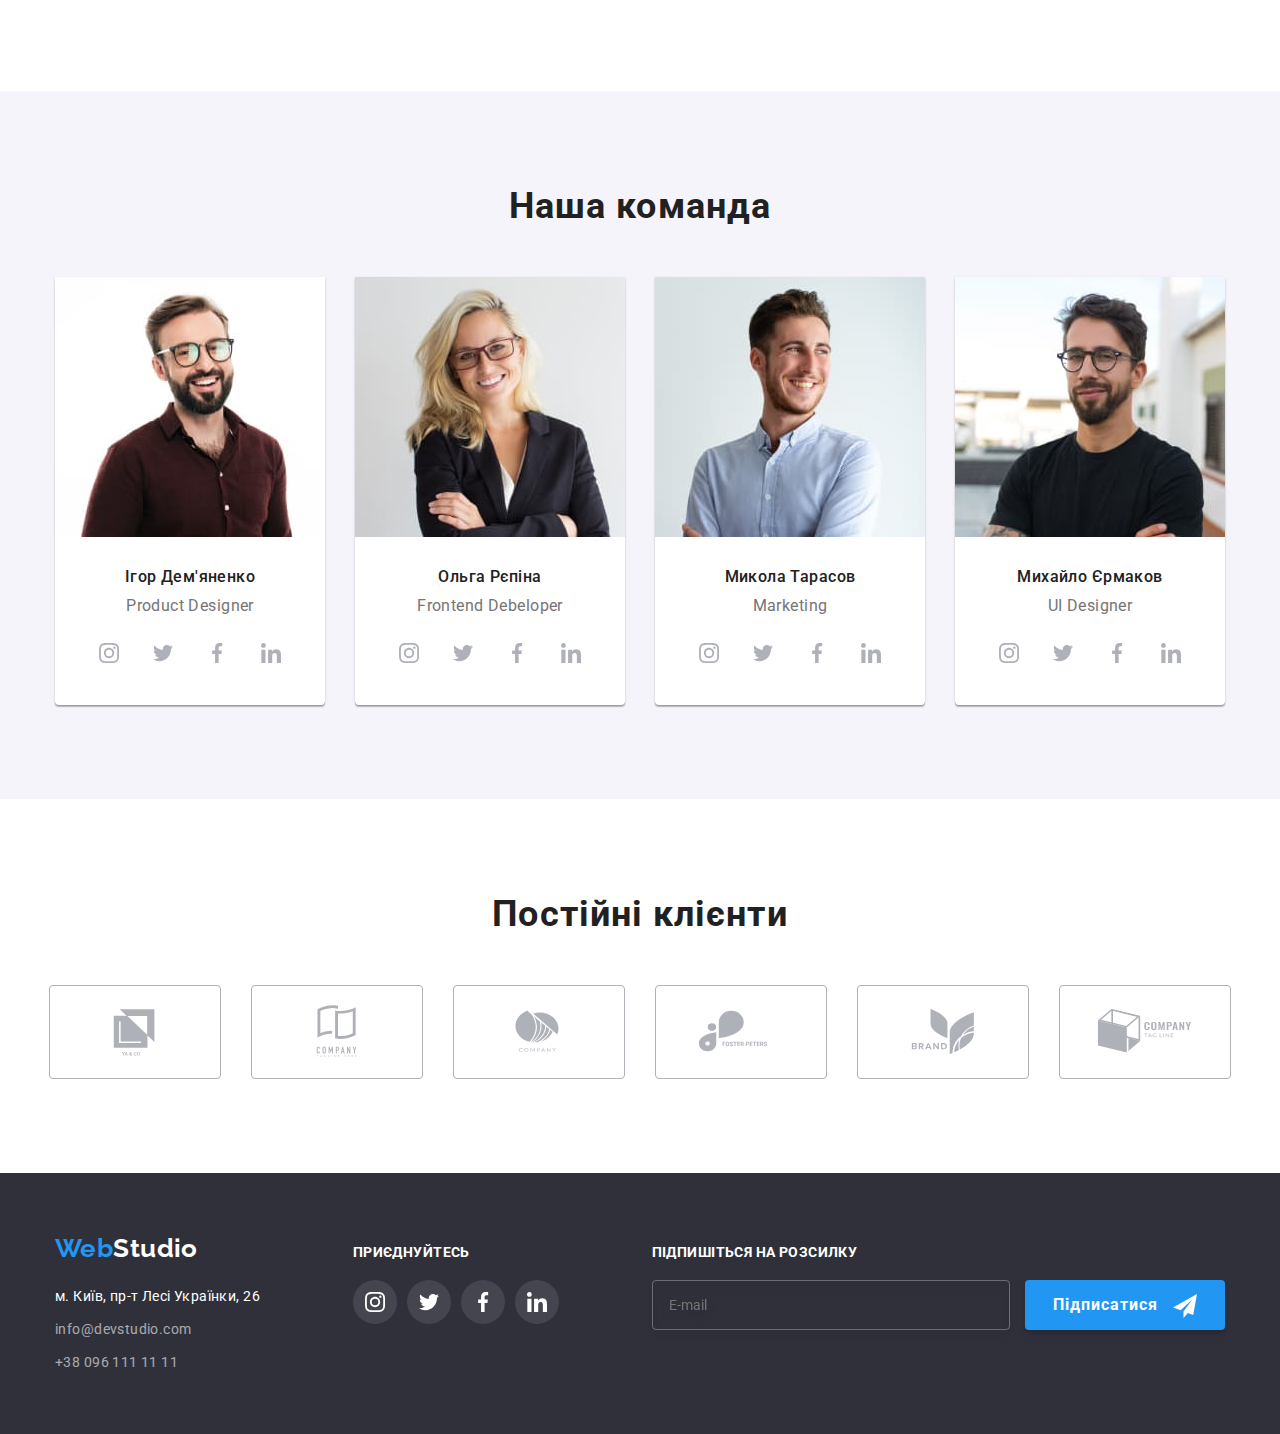
==== commit 1a641822: "fixing fixing fixing some tricky bugs :)" ====
--- a/index.html
+++ b/index.html
@@ -23,25 +23,27 @@
     <!-- header -->
     <header class="header">
       <div class="wrapper header__wrapper">
-        <nav class="site-nav navigation__contacts">
+        <nav class="navigation">
           <div class="logo header__logo">
             <a class="logo__link" href="./index.html"
               >Web<span
-                class="logo__accent-text logo__accent-text--header-colored"
+                class="logo__accent-text logo__accent-text_header-colored"
                 lang="en"
                 >Studio</span
               ></a
             >
           </div>
-          <ul class="site-nav__list">
-            <li class="site-nav__item">
-              <a class="site-nav__link site-nav--current" href="#">Студія</a>
-            </li>
-            <li class="site-nav__item">
-              <a class="site-nav__link" href="./portfolio.html">Портфоліо</a>
-            </li>
-            <li class="site-nav__item">
-              <a class="site-nav__link" href="">Контакти</a>
+          <ul class="navigation__list">
+            <li class="navigation__item">
+              <a class="navigation__link navigation__link_current" href="#"
+                >Студія</a
+              >
+            </li>
+            <li class="navigation__item">
+              <a class="navigation__link" href="./portfolio.html">Портфоліо</a>
+            </li>
+            <li class="navigation__item">
+              <a class="navigation__link" href="">Контакти</a>
             </li>
           </ul>
         </nav>
@@ -55,7 +57,7 @@
                 lang="en"
               >
                 <svg
-                  class="contacts__icon contacts__icon--right"
+                  class="contacts__icon contacts__icon_right"
                   width="16"
                   height="12"
                 >
@@ -67,7 +69,7 @@
             <li class="contacts__item">
               <a class="contacts__link" href="tel:+380961111111">
                 <svg
-                  class="contacts__icon contacts__icon--right"
+                  class="contacts__icon contacts__icon_right"
                   width="10"
                   height="16"
                 >
@@ -215,7 +217,7 @@
                     <li class="social-block__item">
                       <a
                         href="#"
-                        class="social-block__link social-block__link--theme-blue"
+                        class="social-block__link social-block__link_theme-blue"
                       >
                         <svg class="social-block__icon" width="20" height="20">
                           <use href="./images/icons.svg#icon-instagram"></use>
@@ -225,7 +227,7 @@
                     <li class="social-block__item">
                       <a
                         href="#"
-                        class="social-block__link social-block__link--theme-blue"
+                        class="social-block__link social-block__link_theme-blue"
                       >
                         <svg class="social-block__icon" width="20" height="20">
                           <use href="./images/icons.svg#icon-twitter"></use>
@@ -235,7 +237,7 @@
                     <li class="social-block__item">
                       <a
                         href="#"
-                        class="social-block__link social-block__link--theme-blue"
+                        class="social-block__link social-block__link_theme-blue"
                       >
                         <svg class="social-block__icon" width="20" height="20">
                           <use href="./images/icons.svg#icon-facebook"></use>
@@ -245,7 +247,7 @@
                     <li class="social-block__item">
                       <a
                         href="#"
-                        class="social-block__link social-block__link--theme-blue"
+                        class="social-block__link social-block__link_theme-blue"
                       >
                         <svg class="social-block__icon" width="20" height="20">
                           <use href="./images/icons.svg#icon-linkedin"></use>
@@ -273,7 +275,7 @@
                     <li class="social-block__item">
                       <a
                         href="#"
-                        class="social-block__link social-block__link--theme-blue"
+                        class="social-block__link social-block__link_theme-blue"
                       >
                         <svg class="social-block__icon" width="20" height="20">
                           <use href="./images/icons.svg#icon-instagram"></use>
@@ -283,7 +285,7 @@
                     <li class="social-block__item">
                       <a
                         href="#"
-                        class="social-block__link social-block__link--theme-blue"
+                        class="social-block__link social-block__link_theme-blue"
                       >
                         <svg class="social-block__icon" width="20" height="20">
                           <use href="./images/icons.svg#icon-twitter"></use>
@@ -293,7 +295,7 @@
                     <li class="social-block__item">
                       <a
                         href="#"
-                        class="social-block__link social-block__link--theme-blue"
+                        class="social-block__link social-block__link_theme-blue"
                       >
                         <svg class="social-block__icon" width="20" height="20">
                           <use href="./images/icons.svg#icon-facebook"></use>
@@ -303,7 +305,7 @@
                     <li class="social-block__item">
                       <a
                         href="#"
-                        class="social-block__link social-block__link--theme-blue"
+                        class="social-block__link social-block__link_theme-blue"
                       >
                         <svg class="social-block__icon" width="20" height="20">
                           <use href="./images/icons.svg#icon-linkedin"></use>
@@ -331,7 +333,7 @@
                     <li class="social-block__item">
                       <a
                         href="#"
-                        class="social-block__link social-block__link--theme-blue"
+                        class="social-block__link social-block__link_theme-blue"
                       >
                         <svg class="social-block__icon" width="20" height="20">
                           <use href="./images/icons.svg#icon-instagram"></use>
@@ -341,7 +343,7 @@
                     <li class="social-block__item">
                       <a
                         href="#"
-                        class="social-block__link social-block__link--theme-blue"
+                        class="social-block__link social-block__link_theme-blue"
                       >
                         <svg class="social-block__icon" width="20" height="20">
                           <use href="./images/icons.svg#icon-twitter"></use>
@@ -351,7 +353,7 @@
                     <li class="social-block__item">
                       <a
                         href="#"
-                        class="social-block__link social-block__link--theme-blue"
+                        class="social-block__link social-block__link_theme-blue"
                       >
                         <svg class="social-block__icon" width="20" height="20">
                           <use href="./images/icons.svg#icon-facebook"></use>
@@ -361,7 +363,7 @@
                     <li class="social-block__item">
                       <a
                         href="#"
-                        class="social-block__link social-block__link--theme-blue"
+                        class="social-block__link social-block__link_theme-blue"
                       >
                         <svg class="social-block__icon" width="20" height="20">
                           <use href="./images/icons.svg#icon-linkedin"></use>
@@ -389,7 +391,7 @@
                     <li class="social-block__item">
                       <a
                         href="#"
-                        class="social-block__link social-block__link--theme-blue"
+                        class="social-block__link social-block__link_theme-blue"
                       >
                         <svg class="social-block__icon" width="20" height="20">
                           <use href="./images/icons.svg#icon-instagram"></use>
@@ -399,7 +401,7 @@
                     <li class="social-block__item">
                       <a
                         href="#"
-                        class="social-block__link social-block__link--theme-blue"
+                        class="social-block__link social-block__link_theme-blue"
                       >
                         <svg class="social-block__icon" width="20" height="20">
                           <use href="./images/icons.svg#icon-twitter"></use>
@@ -409,7 +411,7 @@
                     <li class="social-block__item">
                       <a
                         href="#"
-                        class="social-block__link social-block__link--theme-blue"
+                        class="social-block__link social-block__link_theme-blue"
                       >
                         <svg class="social-block__icon" width="20" height="20">
                           <use href="./images/icons.svg#icon-facebook"></use>
@@ -419,7 +421,7 @@
                     <li class="social-block__item">
                       <a
                         href="#"
-                        class="social-block__link social-block__link--theme-blue"
+                        class="social-block__link social-block__link_theme-blue"
                       >
                         <svg class="social-block__icon" width="20" height="20">
                           <use href="./images/icons.svg#icon-linkedin"></use>
@@ -487,12 +489,12 @@
     </main>
 
     <footer class="footer">
-      <div class="wrapper wrapper--flex footer__wrapper">
+      <div class="wrapper wrapper_flex footer__wrapper">
         <div>
           <div class="logo">
             <a class="logo__link" href="./index.html"
               >Web<span
-                class="logo__accent-text logo__accent-text--light"
+                class="logo__accent-text logo__accent-text_light"
                 lang="en"
                 >Studio</span
               ></a
@@ -503,7 +505,7 @@
             <ul class="address-block__list">
               <li class="address-block__item">
                 <a
-                  class="address-block__link address-block__link--colored"
+                  class="address-block__link address-block__link_colored"
                   href="https://www.google.com/maps/d/embed?mid=10uSM3H-mIU3GznYo2szRIEphczw&hl=en_US&ehbc=2E312F"
                   target="_blank"
                   >м. Київ, пр-т Лесі Українки, 26</a
@@ -532,7 +534,7 @@
               <li class="social-block__item">
                 <a
                   href="#"
-                  class="social-block__link social-block__link--theme-grey"
+                  class="social-block__link social-block__link_theme-grey"
                 >
                   <svg class="social-block__icon" width="20" height="20">
                     <use href="./images/icons.svg#icon-instagram"></use>
@@ -542,7 +544,7 @@
               <li class="social-block__item">
                 <a
                   href="#"
-                  class="social-block__link social-block__link--theme-grey"
+                  class="social-block__link social-block__link_theme-grey"
                 >
                   <svg class="social-block__icon" width="20" height="20">
                     <use href="./images/icons.svg#icon-twitter"></use>
@@ -552,7 +554,7 @@
               <li class="social-block__item">
                 <a
                   href="#"
-                  class="social-block__link social-block__link--theme-grey"
+                  class="social-block__link social-block__link_theme-grey"
                 >
                   <svg class="social-block__icon" width="20" height="20">
                     <use href="./images/icons.svg#icon-facebook"></use>
@@ -562,7 +564,7 @@
               <li class="social-block__item">
                 <a
                   href="#"
-                  class="social-block__link social-block__link--theme-grey"
+                  class="social-block__link social-block__link_theme-grey"
                 >
                   <svg class="social-block__icon" width="20" height="20">
                     <use href="./images/icons.svg#icon-linkedin"></use>
@@ -577,12 +579,12 @@
           <h3 class="additional-title">Підпишіться на розсилку</h3>
           <form
             class="form-subscription additional-title__form-subscription"
-            action=""
+            action="#"
           >
             <label class="form-subscription__label is-hidden">Email</label>
             <input
               class="form_subscription__input"
-              type="text"
+              type="email"
               placeholder="E-mail"
             />
             <button class="form-subscription__button" type="submit">
@@ -601,7 +603,7 @@
     </footer>
 
     <!-- overlay + modal -->
-    <div class="backdrop backdrop--hidden" data-modal>
+    <div class="backdrop backdrop_hidden" data-modal>
       <div class="modal">
         <button class="modal__button-close" type="button" data-modal-close>
           <svg class="modal__icon-close-btn" width="11" height="11">
@@ -672,7 +674,7 @@
           </div>
 
           <div class="modal-form__checkbox-field">
-            <label for="checkbox" for="checkbox">
+            <label class="checkbox" for="checkbox">
               <input
                 class="modal-form__input-checkbox is-hidden"
                 type="checkbox"
@@ -685,7 +687,7 @@
                 </svg>
               </span>
               Погоджуюся з розсилкою та приймаю
-              <a href="">Умови договору</a></label
+              <a href="#" target="_blank">Умови договору</a></label
             >
           </div>
           <button class="modal-form__button" type="submit">Відправити</button>
--- a/css/main.min.css
+++ b/css/main.min.css
@@ -1 +1 @@
-.is-hidden{position:absolute;width:1px;height:1px;padding:0;margin:-1px;overflow:hidden;clip:rect(0 0 0 0);-webkit-clip-path:inset(50%);clip-path:inset(50%);white-space:nowrap;border:0}body{font-family:Roboto,sans-serif;font-size:14px;font-style:normal;font-weight:400;color:#757575;letter-spacing:.03em}h1,h2,h3,h4,p{margin-block:0}ul{padding-inline:0;margin-block:0;list-style:none}li{line-height:0}a{color:#2196f3;text-decoration:none}section{padding-block:94px}.address-block__item{margin-top:9px}.address-block__item:first-child{margin-top:20px}.address-block__link{font-size:14px;font-style:normal;font-weight:400;line-height:1.7142857143;color:rgba(255,255,255,.6);letter-spacing:.03em}.address-block__link--colored{color:#fff}.buttons-list__button,.button-main,.modal-form__button,.form-subscription__button{font-family:Roboto,sans-serif;font-size:16px;cursor:pointer;border:none;border-radius:4px}.button-main,.modal-form__button,.form-subscription__button{width:216px;height:50px;padding-block:10px;font-weight:700;line-height:1.875;color:#fff;letter-spacing:.06em;background-color:#2196f3;-webkit-box-shadow:0 4px 4px rgba(0,0,0,.15);box-shadow:0 4px 4px rgba(0,0,0,.15);-webkit-transition:background-color 250ms cubic-bezier(0.4, 0, 0.2, 1),-webkit-box-shadow 250ms cubic-bezier(0.4, 0, 0.2, 1);transition:background-color 250ms cubic-bezier(0.4, 0, 0.2, 1),-webkit-box-shadow 250ms cubic-bezier(0.4, 0, 0.2, 1);transition:background-color 250ms cubic-bezier(0.4, 0, 0.2, 1),box-shadow 250ms cubic-bezier(0.4, 0, 0.2, 1);transition:background-color 250ms cubic-bezier(0.4, 0, 0.2, 1),box-shadow 250ms cubic-bezier(0.4, 0, 0.2, 1),-webkit-box-shadow 250ms cubic-bezier(0.4, 0, 0.2, 1)}.button-main:hover,.modal-form__button:hover,.form-subscription__button:hover,.button-main:focus,.modal-form__button:focus,.form-subscription__button:focus{background-color:#188ce8;outline:none}.form-subscription__button{width:200px}.form-subscription__button-icon-send{margin-left:10px;vertical-align:middle}.modal-form__button{display:block;width:200px;margin-inline:auto}.buttons-list{display:-webkit-box;display:-ms-flexbox;display:flex;-webkit-box-pack:center;-ms-flex-pack:center;justify-content:center;gap:8px}.buttons-list__button{height:38px;padding:6px 22px;font-weight:500;line-height:1.625;text-align:center;background-color:#f5f4fa;-webkit-transition:color 250ms cubic-bezier(0.4, 0, 0.2, 1),background-color 250ms cubic-bezier(0.4, 0, 0.2, 1),-webkit-box-shadow 250ms cubic-bezier(0.4, 0, 0.2, 1);transition:color 250ms cubic-bezier(0.4, 0, 0.2, 1),background-color 250ms cubic-bezier(0.4, 0, 0.2, 1),-webkit-box-shadow 250ms cubic-bezier(0.4, 0, 0.2, 1);transition:color 250ms cubic-bezier(0.4, 0, 0.2, 1),background-color 250ms cubic-bezier(0.4, 0, 0.2, 1),box-shadow 250ms cubic-bezier(0.4, 0, 0.2, 1);transition:color 250ms cubic-bezier(0.4, 0, 0.2, 1),background-color 250ms cubic-bezier(0.4, 0, 0.2, 1),box-shadow 250ms cubic-bezier(0.4, 0, 0.2, 1),-webkit-box-shadow 250ms cubic-bezier(0.4, 0, 0.2, 1)}.buttons-list__button:hover,.buttons-list__button:focus{color:#fff;background-color:#2196f3;outline:none;-webkit-box-shadow:0 3px 1px rgba(0,0,0,.1),0 1px 2px rgba(0,0,0,.08),0 2px 2px rgba(0,0,0,.12);box-shadow:0 3px 1px rgba(0,0,0,.1),0 1px 2px rgba(0,0,0,.08),0 2px 2px rgba(0,0,0,.12)}.contacts__list{display:-webkit-box;display:-ms-flexbox;display:flex;gap:30px}.contacts__item{font-size:14px;font-weight:500;line-height:1.1428571429;letter-spacing:.02em}.contacts__link{color:#757575;-webkit-transition:color 250ms cubic-bezier(0.4, 0, 0.2, 1);transition:color 250ms cubic-bezier(0.4, 0, 0.2, 1)}.contacts__link:hover,.contacts__link:focus{color:#2196f3;outline:none}.contacts__icon{vertical-align:middle;fill:currentcolor}.contacts__icon--right{margin-right:10px}.logo{display:-webkit-box;display:-ms-flexbox;display:flex;-webkit-box-align:center;-ms-flex-align:center;align-items:center}.logo__link{display:block;font-family:Raleway,sans-serif;font-size:26px;font-weight:700;line-height:1.1923076923;color:#2196f3}.logo__accent-text{color:#212121}.logo__accent-text--light{color:#fff}.backdrop{position:fixed;top:0;left:0;width:100%;height:100%;background-color:rgba(0,0,0,.2);-webkit-transition:opacity 500ms cubic-bezier(0.4, 0, 0.2, 1),-webkit-transform 500ms cubic-bezier(0.4, 0, 0.2, 1);transition:opacity 500ms cubic-bezier(0.4, 0, 0.2, 1),-webkit-transform 500ms cubic-bezier(0.4, 0, 0.2, 1);transition:opacity 500ms cubic-bezier(0.4, 0, 0.2, 1),transform 500ms cubic-bezier(0.4, 0, 0.2, 1);transition:opacity 500ms cubic-bezier(0.4, 0, 0.2, 1),transform 500ms cubic-bezier(0.4, 0, 0.2, 1),-webkit-transform 500ms cubic-bezier(0.4, 0, 0.2, 1);-webkit-transform:scale(1);transform:scale(1)}.backdrop--hidden{pointer-events:none;opacity:0;-webkit-transform:scale(1.1);transform:scale(1.1)}.modal{position:absolute;top:50%;left:50%;min-width:528px;min-height:581px;padding:40px;background-color:#fff;border-radius:4px;-webkit-box-shadow:0 1px 3px rgba(0,0,0,.12),0 1px 1px rgba(0,0,0,.14),0 2px 1px rgba(0,0,0,.2);box-shadow:0 1px 3px rgba(0,0,0,.12),0 1px 1px rgba(0,0,0,.14),0 2px 1px rgba(0,0,0,.2);-webkit-transform:translate(-50%, -50%);transform:translate(-50%, -50%)}.modal__button-close{position:absolute;top:8px;right:8px;display:-webkit-box;display:-ms-flexbox;display:flex;-webkit-box-align:center;-ms-flex-align:center;align-items:center;-webkit-box-pack:center;-ms-flex-pack:center;justify-content:center;width:30px;height:30px;cursor:pointer;background-color:#fff;border:1px solid rgba(0,0,0,.1);border-radius:50%}.modal__button-close:hover .modal__icon-close-btn,.modal__button-close:focus .modal__icon-close-btn{fill:#2196f3}.modal__icon-close-btn{fill:#212121;-webkit-transition:fill 250ms cubic-bezier(0.4, 0, 0.2, 1);transition:fill 250ms cubic-bezier(0.4, 0, 0.2, 1)}.modal-form__title{margin-bottom:12px;font-size:20px;font-weight:700;line-height:1.15;color:#212121;text-align:center}.modal-form__field{margin-bottom:10px}.modal-form__textarea-field{margin-bottom:20px}.modal-form__label{display:block;margin-bottom:4px;font-size:12px;line-height:1.1666666667;color:#757575;letter-spacing:.01em}.modal-form__icon-wrapper{position:relative;-webkit-transition:fill 250ms cubic-bezier(0.4, 0, 0.2, 1);transition:fill 250ms cubic-bezier(0.4, 0, 0.2, 1)}.modal-form__icon{position:absolute;top:50%;left:12px;-webkit-transform:translateY(-50%);transform:translateY(-50%)}.modal-form__input+.modal-form__icon{-webkit-transition:border-color 250ms cubic-bezier(0.4, 0, 0.2, 1);transition:border-color 250ms cubic-bezier(0.4, 0, 0.2, 1)}.modal-form__input:hover+.modal-form__icon{fill:#2196f3}.modal-form__input,.modal-form__textarea{width:100%;height:40px;padding-left:30px;cursor:pointer;border:1px solid rgba(33,33,33,.2);border-radius:4px;-webkit-transition:border-color 250ms cubic-bezier(0.4, 0, 0.2, 1);transition:border-color 250ms cubic-bezier(0.4, 0, 0.2, 1)}.modal-form__input:focus,.modal-form__textarea:focus{cursor:auto}.modal-form__input:hover,.modal-form__input:focus,.modal-form__textarea:hover,.modal-form__textarea:focus{border-color:#2196f3;outline:none}.modal-form__textarea{display:block;height:120px;padding:12px 16px;resize:none}.modal-form__textarea::-webkit-input-placeholder{font-size:12px;line-height:1.1666666667;color:rgba(117,117,117,.5);letter-spacing:.01em}.modal-form__textarea::-moz-placeholder{font-size:12px;line-height:1.1666666667;color:rgba(117,117,117,.5);letter-spacing:.01em}.modal-form__textarea:-ms-input-placeholder{font-size:12px;line-height:1.1666666667;color:rgba(117,117,117,.5);letter-spacing:.01em}.modal-form__textarea::-ms-input-placeholder{font-size:12px;line-height:1.1666666667;color:rgba(117,117,117,.5);letter-spacing:.01em}.modal-form__textarea::placeholder{font-size:12px;line-height:1.1666666667;color:rgba(117,117,117,.5);letter-spacing:.01em}.modal-form__checkbox-field{margin-bottom:30px;text-align:center}.site-nav{display:-webkit-box;display:-ms-flexbox;display:flex}.site-nav__list{display:-webkit-box;display:-ms-flexbox;display:flex;gap:50px}.site-nav__item{font-weight:500;line-height:1.1428571429;letter-spacing:.02em}.site-nav__link{display:block;padding-block:32px;color:#212121;-webkit-transition:color .25s cubic-bezier(0.4, 0, 0.2, 1);transition:color .25s cubic-bezier(0.4, 0, 0.2, 1)}.site-nav__link:hover,.site-nav__link:focus{color:#2196f3;outline:none}.site-nav--current{position:relative;color:#2196f3}.site-nav--current::after{position:absolute;bottom:-1px;left:-3.75%;display:block;width:107.5%;height:4px;content:"";background-color:#2196f3;border-radius:2px}.social-block__list{display:-webkit-box;display:-ms-flexbox;display:flex;gap:10px}.social-block__link{display:-webkit-box;display:-ms-flexbox;display:flex;-webkit-box-align:center;-ms-flex-align:center;align-items:center;-webkit-box-pack:center;-ms-flex-pack:center;justify-content:center;width:44px;height:44px;border-radius:50%;-webkit-transition:color 250ms cubic-bezier(0.4, 0, 0.2, 1),background-color 250ms cubic-bezier(0.4, 0, 0.2, 1);transition:color 250ms cubic-bezier(0.4, 0, 0.2, 1),background-color 250ms cubic-bezier(0.4, 0, 0.2, 1)}.social-block__link:hover,.social-block__link:focus{background-color:#2196f3;outline:none;fill:#fff}.social-block__link--theme-blue{fill:#afb1b8}.social-block__link--theme-grey{fill:#fff;background-color:rgba(255,255,255,.1)}.section-title{margin-bottom:50px;font-size:36px;font-weight:700;line-height:1.1666666667;color:#212121;text-align:center;letter-spacing:.03em}.additional-title,.activities__caption{font-size:14px;font-weight:700;line-height:1.1428571429;color:#fff;text-transform:uppercase;letter-spacing:.03em}.activities__caption{text-align:center}.form_subscription__input{width:358px;height:50px;padding:15px 16px;margin-right:12px;color:#fff;cursor:pointer;background-color:inherit;-webkit-filter:drop-shadow(0 4px 4px rgba(0, 0, 0, 0.15));filter:drop-shadow(0 4px 4px rgba(0, 0, 0, 0.15));border:1px solid rgba(255,255,255,.3);border-radius:4px}.form_subscription__input:focus{cursor:auto}.form_subscription__input:hover,.form_subscription__input:focus{border-color:#fff;outline:none}.modal-form__input-checkbox{position:absolute;outline:none}.modal-form__input-checkbox:checked+.ex-checkbox{background-color:#2196f3;border-color:rgba(0,0,0,0)}.modal-form__input-checkbox:checked+.ex-checkbox .ex-checkbox__icon-check{fill:#fff}.ex-checkbox{display:-webkit-inline-box;display:-ms-inline-flexbox;display:inline-flex;-ms-flex-item-align:center;align-self:center;width:16px;height:15px;margin-right:7px;background-color:inherit;border:1.8px #212121 solid;border-radius:1.7px;-webkit-transition:border-color 250ms cubic-bezier(0.4, 0, 0.2, 1),background-color 250ms cubic-bezier(0.4, 0, 0.2, 1);transition:border-color 250ms cubic-bezier(0.4, 0, 0.2, 1),background-color 250ms cubic-bezier(0.4, 0, 0.2, 1)}.ex-checkbox__icon-check{-ms-flex-item-align:center;align-self:center;margin-inline:auto;fill:rgba(0,0,0,0);-webkit-transition:fill 250ms cubic-bezier(0.4, 0, 0.2, 1) 200ms;transition:fill 250ms cubic-bezier(0.4, 0, 0.2, 1) 200ms}.wrapper{max-width:1200px;padding-inline:15px;margin:0 auto}.wrapper--flex{display:-webkit-box;display:-ms-flexbox;display:flex}.header{border-bottom:1px solid #ececec}.header__wrapper{display:-webkit-box;display:-ms-flexbox;display:flex;-webkit-box-pack:justify;-ms-flex-pack:justify;justify-content:space-between;-webkit-box-align:center;-ms-flex-align:center;align-items:center}.header__logo{min-height:80px;margin-right:91px}.hero{text-align:center;width:1600px;padding-top:200px;padding-bottom:200px;margin:0 auto;background:-webkit-gradient(linear, left top, right top, from(rgba(47, 48, 58, 0.4)), to(rgba(196, 196, 196, 0.1))),url("../images/Img-bg.jpg");background:linear-gradient(to right, rgba(47, 48, 58, 0.4), rgba(196, 196, 196, 0.1)),url("../images/Img-bg.jpg");background-repeat:no-repeat}.hero__title{max-width:696px;margin-inline:auto;font-size:44px;font-weight:900;line-height:1.3636363636;color:#fff;text-align:center;text-transform:uppercase;letter-spacing:.06em}.hero__button{margin-top:30px}.features__thumb{display:-webkit-box;display:-ms-flexbox;display:flex;height:120px;background-color:#f4f4fa;-webkit-box-pack:center;-ms-flex-pack:center;justify-content:center;-webkit-box-align:center;-ms-flex-align:center;align-items:center;border-radius:4px}.features__list{display:-webkit-box;display:-ms-flexbox;display:flex;gap:30px}.features__caption{margin-top:30px;margin-bottom:10px;font-size:14px;font-weight:700;line-height:16px;color:#212121;text-transform:uppercase}.features__text{margin-block:0;line-height:1.7142857143;color:#757575}.activities__list{display:-webkit-box;display:-ms-flexbox;display:flex;gap:30px}.activities__item{position:relative}.activities__thumb{position:absolute;bottom:0;left:0;width:100%;padding-block:27px;background-color:rgba(47,48,58,.8)}.team{background-color:#f5f4fa}.team__list{display:-webkit-box;display:-ms-flexbox;display:flex;gap:30px}.team__item{width:270px;line-height:0;background:#fff;border-radius:0px 0px 4px 4px;-webkit-box-shadow:rgba(0,0,0,.12) 0px 1px 3px,rgba(0,0,0,.14) 0px 1px 1px,rgba(0,0,0,.2) 0px 2px 1px;box-shadow:rgba(0,0,0,.12) 0px 1px 3px,rgba(0,0,0,.14) 0px 1px 1px,rgba(0,0,0,.2) 0px 2px 1px}.team__content-wrapper{padding:30px 32px}.team__member-name{margin-bottom:10px;font-size:16px;font-weight:500;line-height:1.1875;color:#212121;text-align:center}.team__member-pos{margin-top:0;margin-bottom:16px;font-size:16px;line-height:1.1875;text-align:center}.clients__list{display:-webkit-box;display:-ms-flexbox;display:flex;gap:30px;-webkit-box-pack:center;-ms-flex-pack:center;justify-content:center}.clients__link{display:-webkit-box;display:-ms-flexbox;display:flex;padding:16px 32px;border:1px solid #afb1b8;border-radius:4px;fill:#afb1b8;-webkit-transition:border-color 250ms cubic-bezier(0.4, 0, 0.2, 1),fill 250ms cubic-bezier(0.4, 0, 0.2, 1);transition:border-color 250ms cubic-bezier(0.4, 0, 0.2, 1),fill 250ms cubic-bezier(0.4, 0, 0.2, 1)}.clients__link:hover,.clients__link:focus{border-color:#2196f3;outline:none;fill:#2196f3}.buttons-list__card-set{margin-bottom:50px}.card-set{display:-webkit-box;display:-ms-flexbox;display:flex;-ms-flex-wrap:wrap;flex-wrap:wrap;gap:30px}.card-set__description{margin-block:0;font-size:18px;line-height:1.5555555556;color:#fff}.card-set__border{padding:20px 24px;border:1px solid #eee;border-top:none}.card-set__thumb{position:relative;overflow:hidden}.card-set__title{margin-top:0;margin-bottom:0;font-size:18px;font-weight:700;line-height:2;color:#212121;letter-spacing:.06em}.card-set__text{margin-top:4px;margin-bottom:0;font-size:16px;line-height:1.875;color:#757575}.card-set__link{display:block;-webkit-transition:-webkit-box-shadow 250ms cubic-bezier(0.4, 0, 0.2, 1);transition:-webkit-box-shadow 250ms cubic-bezier(0.4, 0, 0.2, 1);transition:box-shadow 250ms cubic-bezier(0.4, 0, 0.2, 1);transition:box-shadow 250ms cubic-bezier(0.4, 0, 0.2, 1), -webkit-box-shadow 250ms cubic-bezier(0.4, 0, 0.2, 1)}.card-set__link:hover,.card-set__link:focus{outline:none;-webkit-box-shadow:0 1px 1px rgba(0,0,0,.12),0 4px 4px rgba(0,0,0,.06),1px 4px 6px rgba(0,0,0,.16);box-shadow:0 1px 1px rgba(0,0,0,.12),0 4px 4px rgba(0,0,0,.06),1px 4px 6px rgba(0,0,0,.16)}.card-set__link:hover .card-set__overlay,.card-set__link:focus .card-set__overlay{-webkit-transform:translateY(-100%);transform:translateY(-100%)}.card-set__overlay{position:absolute;width:370px;min-height:294px;padding:63px 24px;background-color:rgba(33,150,243,.9);-webkit-transition:-webkit-transform 250ms;transition:-webkit-transform 250ms;transition:transform 250ms;transition:transform 250ms, -webkit-transform 250ms}.footer{padding-block:60px;background-color:#2f303a;outline:1px solid red}.footer__wrapper{-webkit-box-pack:justify;-ms-flex-pack:justify;justify-content:space-between;-webkit-box-align:baseline;-ms-flex-align:baseline;align-items:baseline}.additional-title__social-block,.additional-title__form-subscription{margin-top:20px}/*# sourceMappingURL=main.min.css.map */+.is-hidden{position:absolute;width:1px;height:1px;padding:0;margin:-1px;overflow:hidden;clip:rect(0 0 0 0);-webkit-clip-path:inset(50%);clip-path:inset(50%);white-space:nowrap;border:0}body{font-family:Roboto,sans-serif;font-size:14px;font-style:normal;font-weight:400;color:#757575;letter-spacing:.03em}h1,h2,h3,h4,p{margin-block:0}ul{padding-inline:0;margin-block:0;list-style:none}li{line-height:0}a{color:#2196f3;text-decoration:none}section{padding-block:94px}.address-block__item{margin-top:9px}.address-block__item:first-child{margin-top:20px}.address-block__link{font-size:14px;font-style:normal;font-weight:400;line-height:1.7142857143;color:rgba(255,255,255,.6);letter-spacing:.03em}.address-block__link_colored{color:#fff}.buttons-list__button,.button-main,.modal-form__button,.form-subscription__button{font-family:Roboto,sans-serif;font-size:16px;cursor:pointer;border:none;border-radius:4px}.button-main,.modal-form__button,.form-subscription__button{width:216px;height:50px;padding-block:10px;font-weight:700;line-height:1.875;color:#fff;letter-spacing:.06em;background-color:#2196f3;-webkit-box-shadow:0 4px 4px rgba(0,0,0,.15);box-shadow:0 4px 4px rgba(0,0,0,.15);-webkit-transition:background-color 250ms cubic-bezier(0.4, 0, 0.2, 1),-webkit-box-shadow 250ms cubic-bezier(0.4, 0, 0.2, 1);transition:background-color 250ms cubic-bezier(0.4, 0, 0.2, 1),-webkit-box-shadow 250ms cubic-bezier(0.4, 0, 0.2, 1);transition:background-color 250ms cubic-bezier(0.4, 0, 0.2, 1),box-shadow 250ms cubic-bezier(0.4, 0, 0.2, 1);transition:background-color 250ms cubic-bezier(0.4, 0, 0.2, 1),box-shadow 250ms cubic-bezier(0.4, 0, 0.2, 1),-webkit-box-shadow 250ms cubic-bezier(0.4, 0, 0.2, 1)}.button-main:hover,.modal-form__button:hover,.form-subscription__button:hover,.button-main:focus,.modal-form__button:focus,.form-subscription__button:focus{background-color:#188ce8}.form-subscription__button{width:200px}.form-subscription__button-icon-send{margin-left:10px;vertical-align:middle}.modal-form__button{display:block;width:200px;margin-inline:auto}.buttons-list{display:-webkit-box;display:-ms-flexbox;display:flex;-webkit-box-pack:center;-ms-flex-pack:center;justify-content:center;gap:8px}.buttons-list__button{height:38px;padding:6px 22px;font-weight:500;line-height:1.625;text-align:center;background-color:#f5f4fa;-webkit-transition:color 250ms cubic-bezier(0.4, 0, 0.2, 1),background-color 250ms cubic-bezier(0.4, 0, 0.2, 1),-webkit-box-shadow 250ms cubic-bezier(0.4, 0, 0.2, 1);transition:color 250ms cubic-bezier(0.4, 0, 0.2, 1),background-color 250ms cubic-bezier(0.4, 0, 0.2, 1),-webkit-box-shadow 250ms cubic-bezier(0.4, 0, 0.2, 1);transition:color 250ms cubic-bezier(0.4, 0, 0.2, 1),background-color 250ms cubic-bezier(0.4, 0, 0.2, 1),box-shadow 250ms cubic-bezier(0.4, 0, 0.2, 1);transition:color 250ms cubic-bezier(0.4, 0, 0.2, 1),background-color 250ms cubic-bezier(0.4, 0, 0.2, 1),box-shadow 250ms cubic-bezier(0.4, 0, 0.2, 1),-webkit-box-shadow 250ms cubic-bezier(0.4, 0, 0.2, 1)}.buttons-list__button:hover,.buttons-list__button:focus{color:#fff;background-color:#2196f3;outline:none;-webkit-box-shadow:0 3px 1px rgba(0,0,0,.1),0 1px 2px rgba(0,0,0,.08),0 2px 2px rgba(0,0,0,.12);box-shadow:0 3px 1px rgba(0,0,0,.1),0 1px 2px rgba(0,0,0,.08),0 2px 2px rgba(0,0,0,.12)}.contacts__list{display:-webkit-box;display:-ms-flexbox;display:flex;gap:30px}.contacts__item{font-size:14px;font-weight:500;line-height:1.1428571429;letter-spacing:.02em}.contacts__link{color:#757575;-webkit-transition:color 250ms cubic-bezier(0.4, 0, 0.2, 1);transition:color 250ms cubic-bezier(0.4, 0, 0.2, 1)}.contacts__link:hover,.contacts__link:focus{color:#2196f3}.contacts__icon{vertical-align:middle;fill:currentcolor}.contacts__icon_right{margin-right:10px}.logo{display:-webkit-box;display:-ms-flexbox;display:flex;-webkit-box-align:center;-ms-flex-align:center;align-items:center}.logo__link{display:block;font-family:Raleway,sans-serif;font-size:26px;font-weight:700;line-height:1.1923076923;color:#2196f3}.logo__accent-text{color:#212121}.logo__accent-text_light{color:#fff}.backdrop{position:fixed;top:0;left:0;width:100%;height:100%;background-color:rgba(0,0,0,.2);-webkit-transition:opacity 500ms cubic-bezier(0.4, 0, 0.2, 1),-webkit-transform 500ms cubic-bezier(0.4, 0, 0.2, 1);transition:opacity 500ms cubic-bezier(0.4, 0, 0.2, 1),-webkit-transform 500ms cubic-bezier(0.4, 0, 0.2, 1);transition:opacity 500ms cubic-bezier(0.4, 0, 0.2, 1),transform 500ms cubic-bezier(0.4, 0, 0.2, 1);transition:opacity 500ms cubic-bezier(0.4, 0, 0.2, 1),transform 500ms cubic-bezier(0.4, 0, 0.2, 1),-webkit-transform 500ms cubic-bezier(0.4, 0, 0.2, 1);-webkit-transform:scale(1);transform:scale(1)}.backdrop_hidden{pointer-events:none;opacity:0;-webkit-transform:scale(1.1);transform:scale(1.1)}.modal{position:absolute;top:50%;left:50%;min-width:528px;min-height:581px;padding:40px;background-color:#fff;border-radius:4px;-webkit-box-shadow:0 1px 3px rgba(0,0,0,.12),0 1px 1px rgba(0,0,0,.14),0 2px 1px rgba(0,0,0,.2);box-shadow:0 1px 3px rgba(0,0,0,.12),0 1px 1px rgba(0,0,0,.14),0 2px 1px rgba(0,0,0,.2);-webkit-transform:translate(-50%, -50%);transform:translate(-50%, -50%)}.modal__button-close{position:absolute;top:8px;right:8px;display:-webkit-box;display:-ms-flexbox;display:flex;-webkit-box-align:center;-ms-flex-align:center;align-items:center;-webkit-box-pack:center;-ms-flex-pack:center;justify-content:center;width:30px;height:30px;cursor:pointer;background-color:#fff;border:1px solid rgba(0,0,0,.1);border-radius:50%}.modal__button-close:hover .modal__icon-close-btn,.modal__button-close:focus .modal__icon-close-btn{fill:#2196f3}.modal__icon-close-btn{fill:#212121;-webkit-transition:fill 250ms cubic-bezier(0.4, 0, 0.2, 1);transition:fill 250ms cubic-bezier(0.4, 0, 0.2, 1)}.modal-form__title{margin-bottom:12px;font-size:20px;font-weight:700;line-height:1.15;color:#212121;text-align:center}.modal-form__field{margin-bottom:10px}.modal-form__textarea-field{margin-bottom:20px}.modal-form__label{display:block;margin-bottom:4px;font-size:12px;line-height:1.1666666667;color:#757575;letter-spacing:.01em}.modal-form__icon-wrapper{position:relative;-webkit-transition:fill 250ms cubic-bezier(0.4, 0, 0.2, 1);transition:fill 250ms cubic-bezier(0.4, 0, 0.2, 1)}.modal-form__icon{position:absolute;top:50%;left:12px;-webkit-transform:translateY(-50%);transform:translateY(-50%)}.modal-form__input+.modal-form__icon{-webkit-transition:border-color 250ms cubic-bezier(0.4, 0, 0.2, 1);transition:border-color 250ms cubic-bezier(0.4, 0, 0.2, 1)}.modal-form__input:hover+.modal-form__icon,.modal-form__input:focus+.modal-form__icon{fill:#2196f3}.modal-form__input,.modal-form__textarea{width:100%;height:40px;padding-left:30px;border:1px solid rgba(33,33,33,.2);border-radius:4px;-webkit-transition:border-color 250ms cubic-bezier(0.4, 0, 0.2, 1);transition:border-color 250ms cubic-bezier(0.4, 0, 0.2, 1)}.modal-form__input:hover,.modal-form__input:focus,.modal-form__textarea:hover,.modal-form__textarea:focus{border-color:#2196f3;outline:none}.modal-form__textarea{display:block;height:120px;padding:12px 16px;resize:none}.modal-form__textarea::-webkit-input-placeholder{font-size:12px;line-height:1.1666666667;color:rgba(117,117,117,.5);letter-spacing:.01em}.modal-form__textarea::-moz-placeholder{font-size:12px;line-height:1.1666666667;color:rgba(117,117,117,.5);letter-spacing:.01em}.modal-form__textarea:-ms-input-placeholder{font-size:12px;line-height:1.1666666667;color:rgba(117,117,117,.5);letter-spacing:.01em}.modal-form__textarea::-ms-input-placeholder{font-size:12px;line-height:1.1666666667;color:rgba(117,117,117,.5);letter-spacing:.01em}.modal-form__textarea::placeholder{font-size:12px;line-height:1.1666666667;color:rgba(117,117,117,.5);letter-spacing:.01em}.modal-form__checkbox-field{margin-bottom:30px;text-align:center}.navigation{display:-webkit-box;display:-ms-flexbox;display:flex}.navigation__list{display:-webkit-box;display:-ms-flexbox;display:flex;gap:50px}.navigation__item{font-weight:500;line-height:1.1428571429;letter-spacing:.02em}.navigation__link{display:block;padding-block:32px;color:#212121;-webkit-transition:color .25s cubic-bezier(0.4, 0, 0.2, 1);transition:color .25s cubic-bezier(0.4, 0, 0.2, 1)}.navigation__link:hover,.navigation__link:focus{color:#2196f3}.navigation__link_current{position:relative;color:#2196f3}.navigation__link_current::after{position:absolute;bottom:-1px;left:-3.75%;display:block;width:107.5%;height:4px;content:"";background-color:#2196f3;border-radius:2px}.social-block__list{display:-webkit-box;display:-ms-flexbox;display:flex;gap:10px}.social-block__link{display:-webkit-box;display:-ms-flexbox;display:flex;-webkit-box-align:center;-ms-flex-align:center;align-items:center;-webkit-box-pack:center;-ms-flex-pack:center;justify-content:center;width:44px;height:44px;border-radius:50%;-webkit-transition:color 250ms cubic-bezier(0.4, 0, 0.2, 1),background-color 250ms cubic-bezier(0.4, 0, 0.2, 1);transition:color 250ms cubic-bezier(0.4, 0, 0.2, 1),background-color 250ms cubic-bezier(0.4, 0, 0.2, 1)}.social-block__link:hover,.social-block__link:focus{background-color:#2196f3;outline:none;fill:#fff}.social-block__link_theme-blue{fill:#afb1b8}.social-block__link_theme-grey{fill:#fff;background-color:rgba(255,255,255,.1)}.section-title{margin-bottom:50px;font-size:36px;font-weight:700;line-height:1.1666666667;color:#212121;text-align:center;letter-spacing:.03em}.additional-title,.activities__caption{font-size:14px;font-weight:700;line-height:1.1428571429;color:#fff;text-transform:uppercase;letter-spacing:.03em}.activities__caption{text-align:center}.form_subscription__input{width:358px;height:50px;padding:15px 16px;margin-right:12px;color:#fff;background-color:inherit;-webkit-filter:drop-shadow(0 4px 4px rgba(0, 0, 0, 0.15));filter:drop-shadow(0 4px 4px rgba(0, 0, 0, 0.15));border:1px solid rgba(255,255,255,.3);border-radius:4px}.form_subscription__input:hover,.form_subscription__input:focus{border-color:#fff;outline:none}.checkbox{cursor:pointer}.modal-form__input-checkbox{position:absolute;outline:none}.modal-form__input-checkbox:checked+.ex-checkbox{background-color:#2196f3;border-color:rgba(0,0,0,0)}.modal-form__input-checkbox:checked+.ex-checkbox .ex-checkbox__icon-check{fill:#fff}.ex-checkbox{display:-webkit-inline-box;display:-ms-inline-flexbox;display:inline-flex;-ms-flex-item-align:center;align-self:center;width:16px;height:15px;margin-right:7px;background-color:inherit;border:1.8px #212121 solid;border-radius:1.7px;-webkit-transition:border-color 250ms cubic-bezier(0.4, 0, 0.2, 1),background-color 250ms cubic-bezier(0.4, 0, 0.2, 1);transition:border-color 250ms cubic-bezier(0.4, 0, 0.2, 1),background-color 250ms cubic-bezier(0.4, 0, 0.2, 1)}.ex-checkbox__icon-check{-ms-flex-item-align:center;align-self:center;margin-inline:auto;fill:rgba(0,0,0,0);-webkit-transition:fill 250ms cubic-bezier(0.4, 0, 0.2, 1) 200ms;transition:fill 250ms cubic-bezier(0.4, 0, 0.2, 1) 200ms}.wrapper{max-width:1200px;padding-inline:15px;margin:0 auto}.wrapper_flex{display:-webkit-box;display:-ms-flexbox;display:flex}.header{border-bottom:1px solid #ececec}.header__wrapper{display:-webkit-box;display:-ms-flexbox;display:flex;-webkit-box-pack:justify;-ms-flex-pack:justify;justify-content:space-between;-webkit-box-align:center;-ms-flex-align:center;align-items:center}.header__logo{min-height:80px;margin-right:91px}.hero{text-align:center;width:1600px;padding-top:200px;padding-bottom:200px;margin:0 auto;background:-webkit-gradient(linear, left top, right top, from(rgba(47, 48, 58, 0.4)), to(rgba(196, 196, 196, 0.1))),url("../images/Img-bg.jpg");background:linear-gradient(to right, rgba(47, 48, 58, 0.4), rgba(196, 196, 196, 0.1)),url("../images/Img-bg.jpg");background-repeat:no-repeat}.hero__title{max-width:696px;margin-inline:auto;font-size:44px;font-weight:900;line-height:1.3636363636;color:#fff;text-align:center;text-transform:uppercase;letter-spacing:.06em}.hero__button{margin-top:30px}.features__thumb{display:-webkit-box;display:-ms-flexbox;display:flex;height:120px;background-color:#f4f4fa;-webkit-box-pack:center;-ms-flex-pack:center;justify-content:center;-webkit-box-align:center;-ms-flex-align:center;align-items:center;border-radius:4px}.features__list{display:-webkit-box;display:-ms-flexbox;display:flex;gap:30px}.features__caption{margin-top:30px;margin-bottom:10px;font-size:14px;font-weight:700;line-height:16px;color:#212121;text-transform:uppercase}.features__text{margin-block:0;line-height:1.7142857143;color:#757575}.activities__list{display:-webkit-box;display:-ms-flexbox;display:flex;gap:30px}.activities__item{position:relative}.activities__thumb{position:absolute;bottom:0;left:0;width:100%;padding-block:27px;background-color:rgba(47,48,58,.8)}.team{background-color:#f5f4fa}.team__list{display:-webkit-box;display:-ms-flexbox;display:flex;gap:30px}.team__item{width:270px;line-height:0;background:#fff;border-radius:0px 0px 4px 4px;-webkit-box-shadow:rgba(0,0,0,.12) 0px 1px 3px,rgba(0,0,0,.14) 0px 1px 1px,rgba(0,0,0,.2) 0px 2px 1px;box-shadow:rgba(0,0,0,.12) 0px 1px 3px,rgba(0,0,0,.14) 0px 1px 1px,rgba(0,0,0,.2) 0px 2px 1px}.team__content-wrapper{padding:30px 32px}.team__member-name{margin-bottom:10px;font-size:16px;font-weight:500;line-height:1.1875;color:#212121;text-align:center}.team__member-pos{margin-top:0;margin-bottom:16px;font-size:16px;line-height:1.1875;text-align:center}.clients__list{display:-webkit-box;display:-ms-flexbox;display:flex;gap:30px;-webkit-box-pack:center;-ms-flex-pack:center;justify-content:center}.clients__link{display:-webkit-box;display:-ms-flexbox;display:flex;padding:16px 32px;border:1px solid #afb1b8;border-radius:4px;fill:#afb1b8;-webkit-transition:border-color 250ms cubic-bezier(0.4, 0, 0.2, 1),fill 250ms cubic-bezier(0.4, 0, 0.2, 1);transition:border-color 250ms cubic-bezier(0.4, 0, 0.2, 1),fill 250ms cubic-bezier(0.4, 0, 0.2, 1)}.clients__link:hover,.clients__link:focus{border-color:#2196f3;outline:none;fill:#2196f3}.buttons-list__card-set{margin-bottom:50px}.card-set{display:-webkit-box;display:-ms-flexbox;display:flex;-ms-flex-wrap:wrap;flex-wrap:wrap;gap:30px}.card-set__description{margin-block:0;font-size:18px;line-height:1.5555555556;color:#fff}.card-set__border{padding:20px 24px;border:1px solid #eee;border-top:none}.card-set__thumb{position:relative;overflow:hidden}.card-set__title{margin-top:0;margin-bottom:0;font-size:18px;font-weight:700;line-height:2;color:#212121;letter-spacing:.06em}.card-set__text{margin-top:4px;margin-bottom:0;font-size:16px;line-height:1.875;color:#757575}.card-set__link{display:block;-webkit-transition:-webkit-box-shadow 250ms cubic-bezier(0.4, 0, 0.2, 1);transition:-webkit-box-shadow 250ms cubic-bezier(0.4, 0, 0.2, 1);transition:box-shadow 250ms cubic-bezier(0.4, 0, 0.2, 1);transition:box-shadow 250ms cubic-bezier(0.4, 0, 0.2, 1), -webkit-box-shadow 250ms cubic-bezier(0.4, 0, 0.2, 1)}.card-set__link:hover,.card-set__link:focus{outline:none;-webkit-box-shadow:0 1px 1px rgba(0,0,0,.12),0 4px 4px rgba(0,0,0,.06),1px 4px 6px rgba(0,0,0,.16);box-shadow:0 1px 1px rgba(0,0,0,.12),0 4px 4px rgba(0,0,0,.06),1px 4px 6px rgba(0,0,0,.16)}.card-set__link:hover .card-set__overlay,.card-set__link:focus .card-set__overlay{-webkit-transform:translateY(-100%);transform:translateY(-100%)}.card-set__overlay{position:absolute;width:370px;min-height:294px;padding:63px 24px;background-color:rgba(33,150,243,.9);-webkit-transition:-webkit-transform 250ms;transition:-webkit-transform 250ms;transition:transform 250ms;transition:transform 250ms, -webkit-transform 250ms}.footer{padding-block:60px;background-color:#2f303a}.footer__wrapper{-webkit-box-pack:justify;-ms-flex-pack:justify;justify-content:space-between;-webkit-box-align:baseline;-ms-flex-align:baseline;align-items:baseline}.additional-title__social-block,.additional-title__form-subscription{margin-top:20px}/*# sourceMappingURL=main.min.css.map */